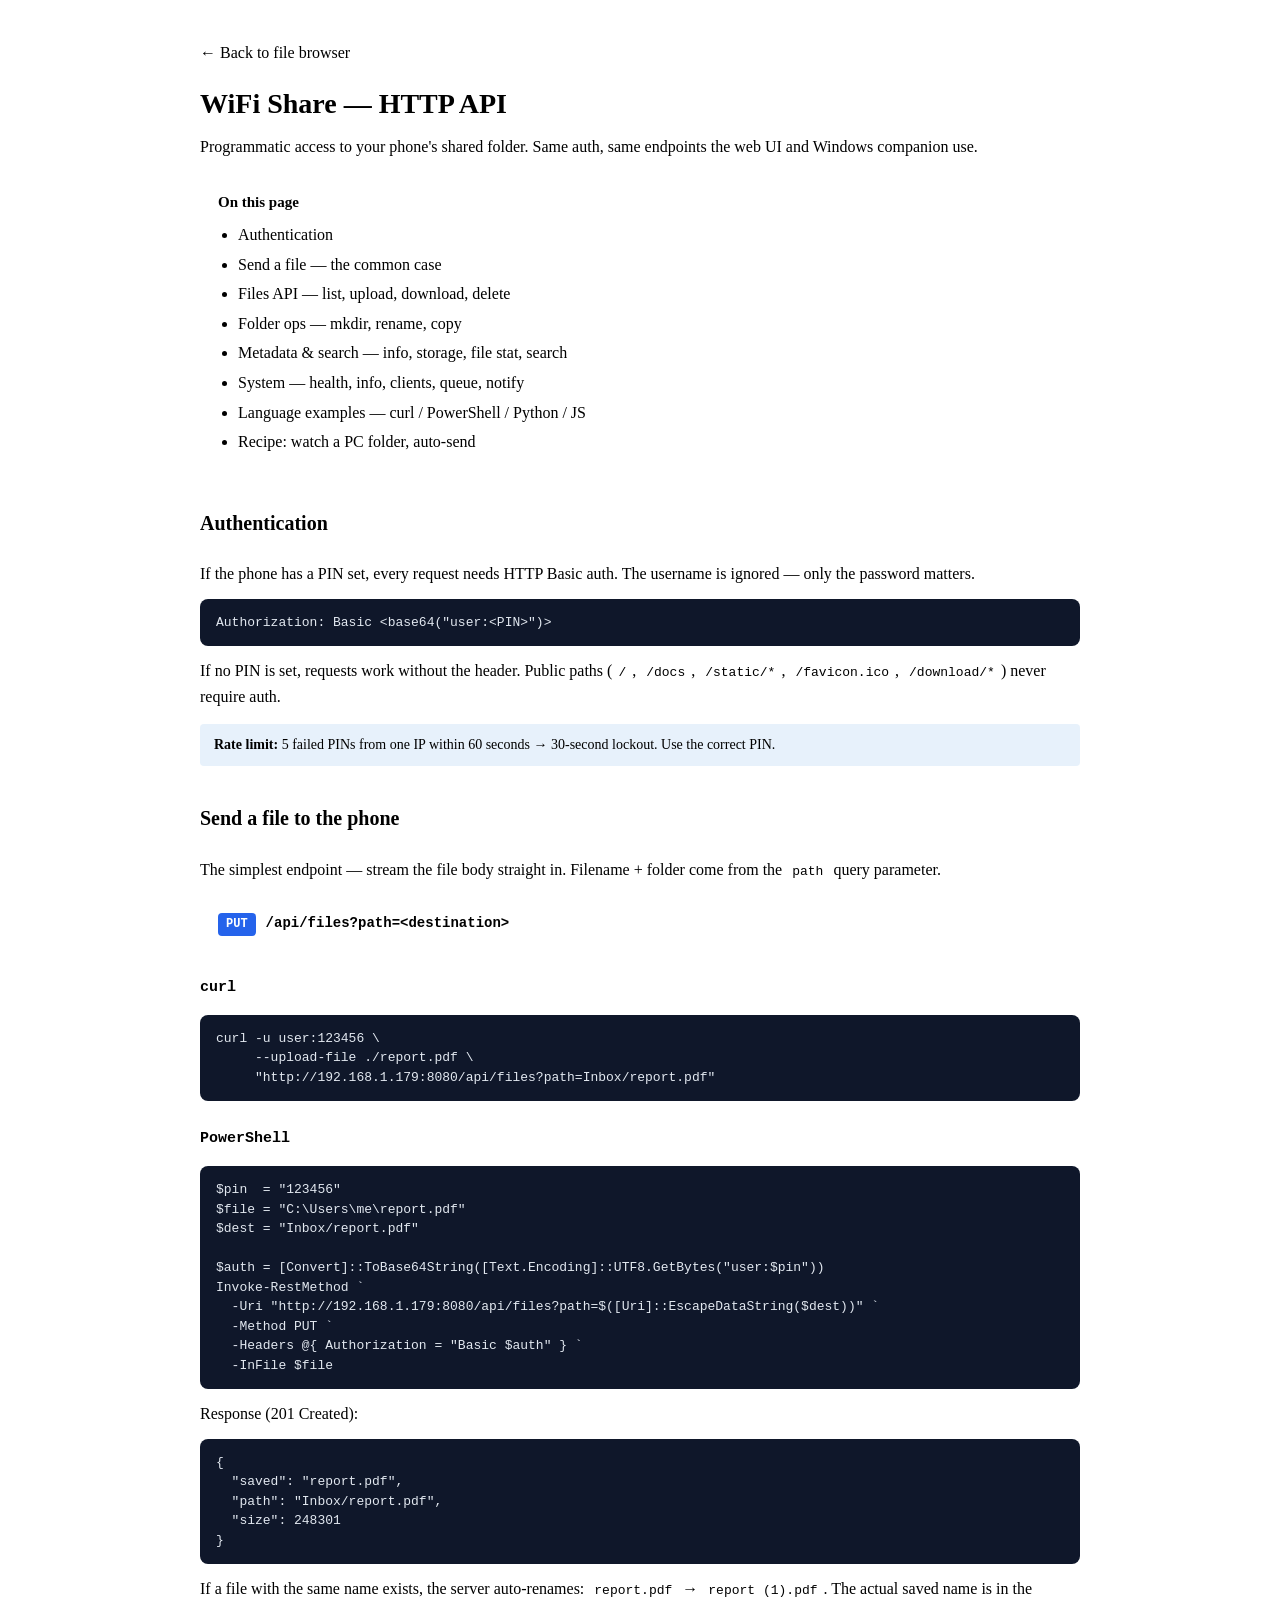
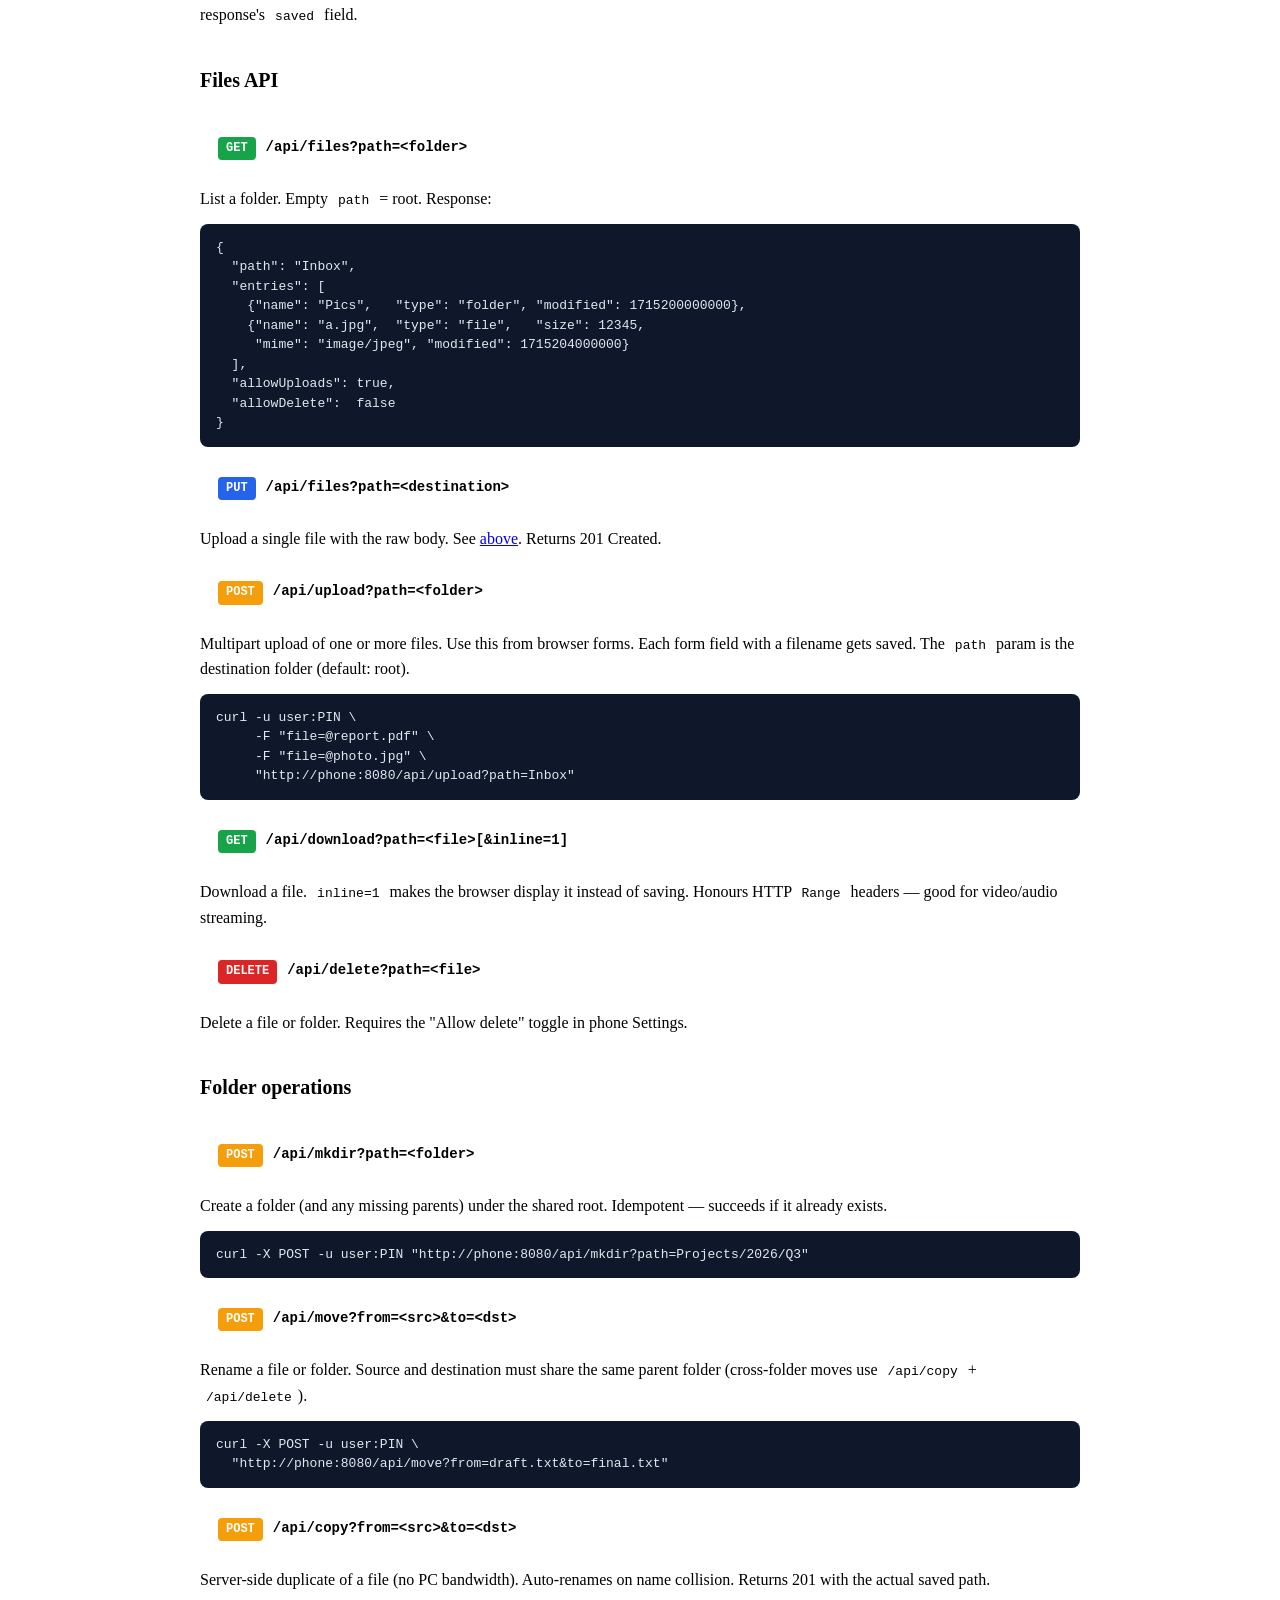
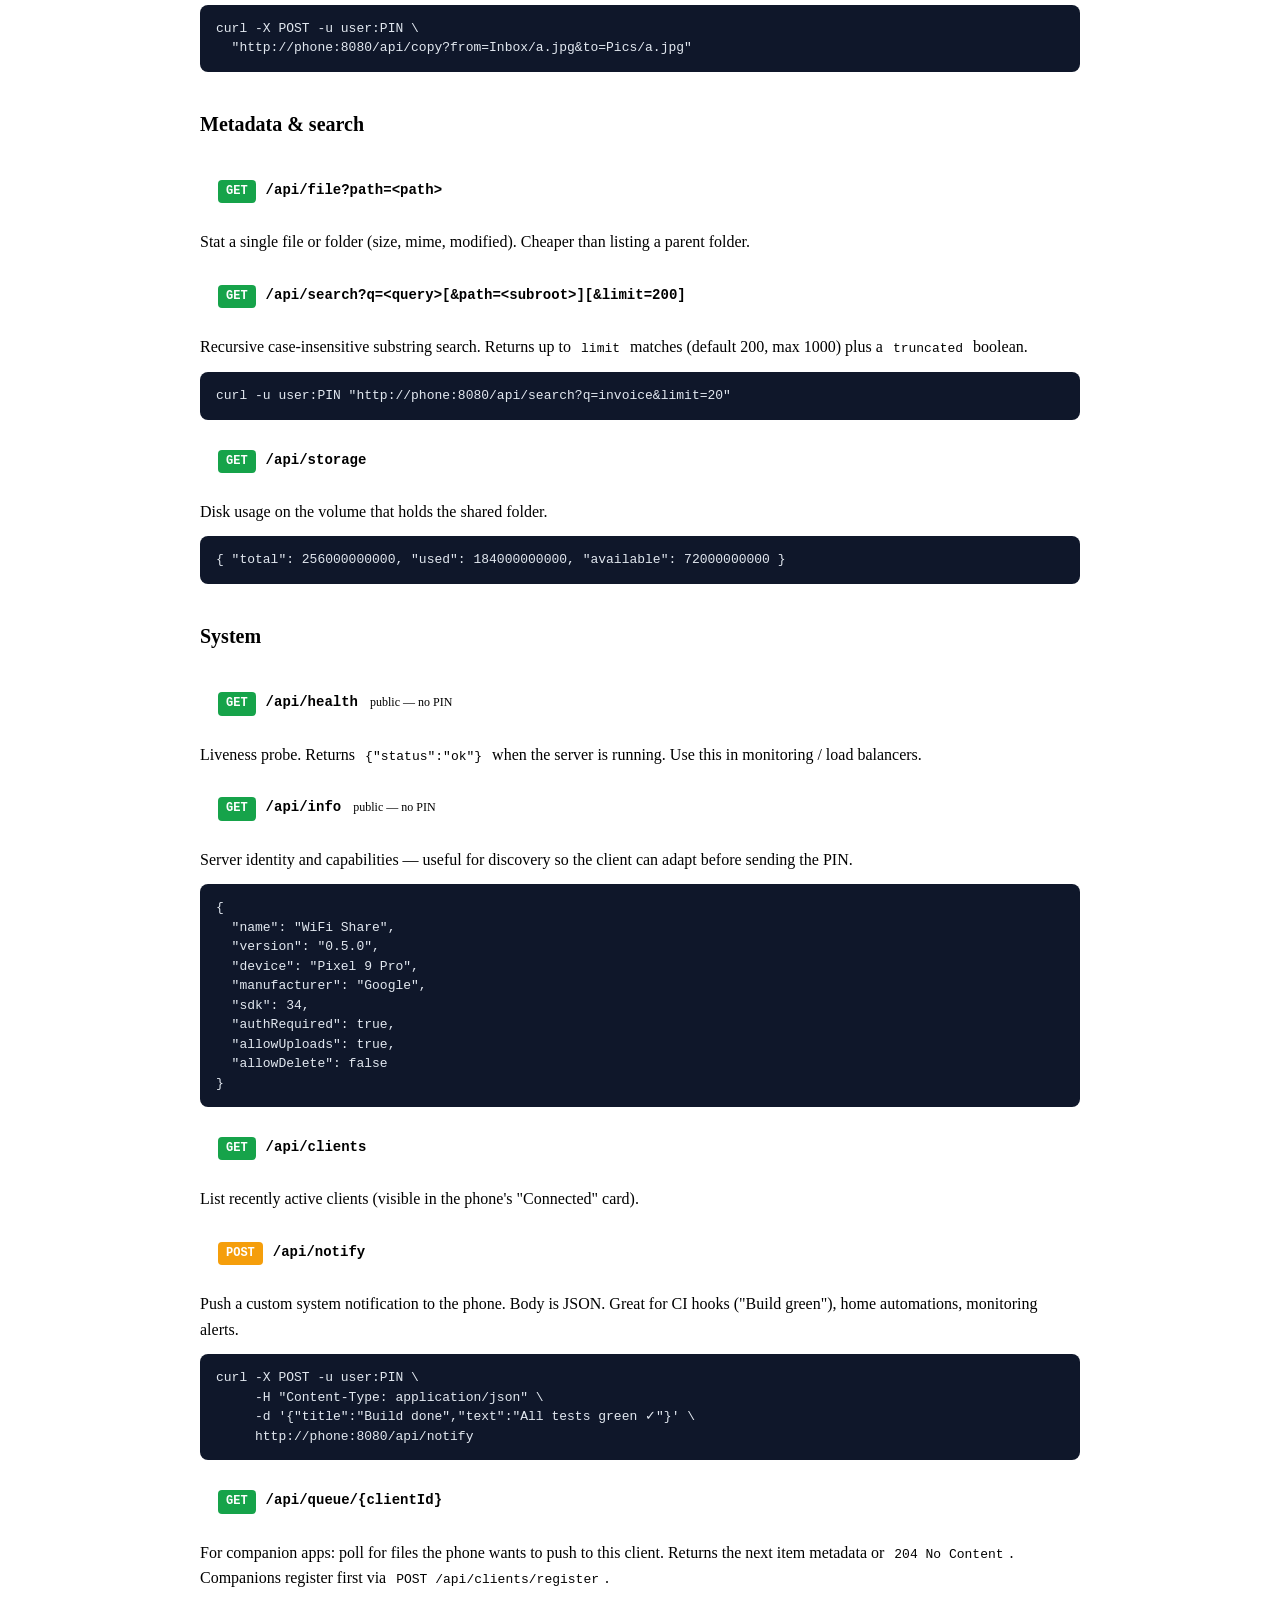
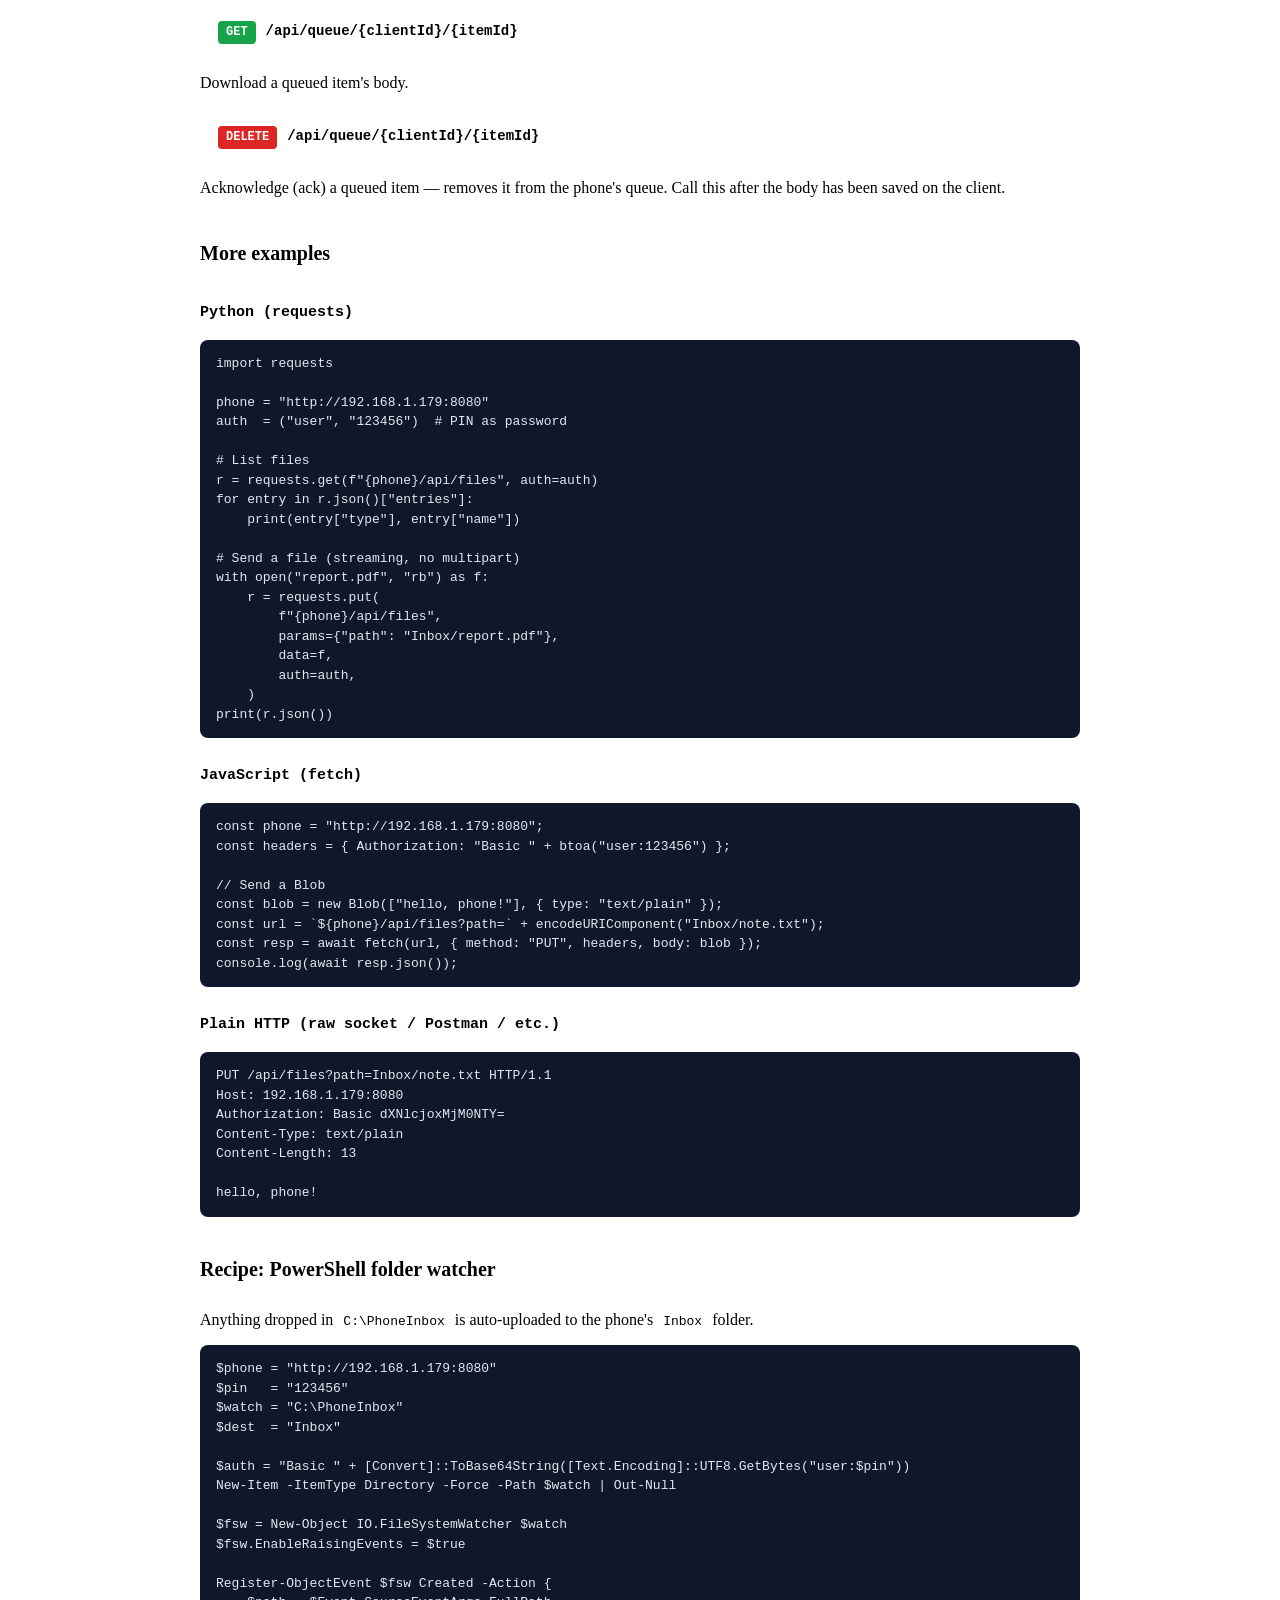
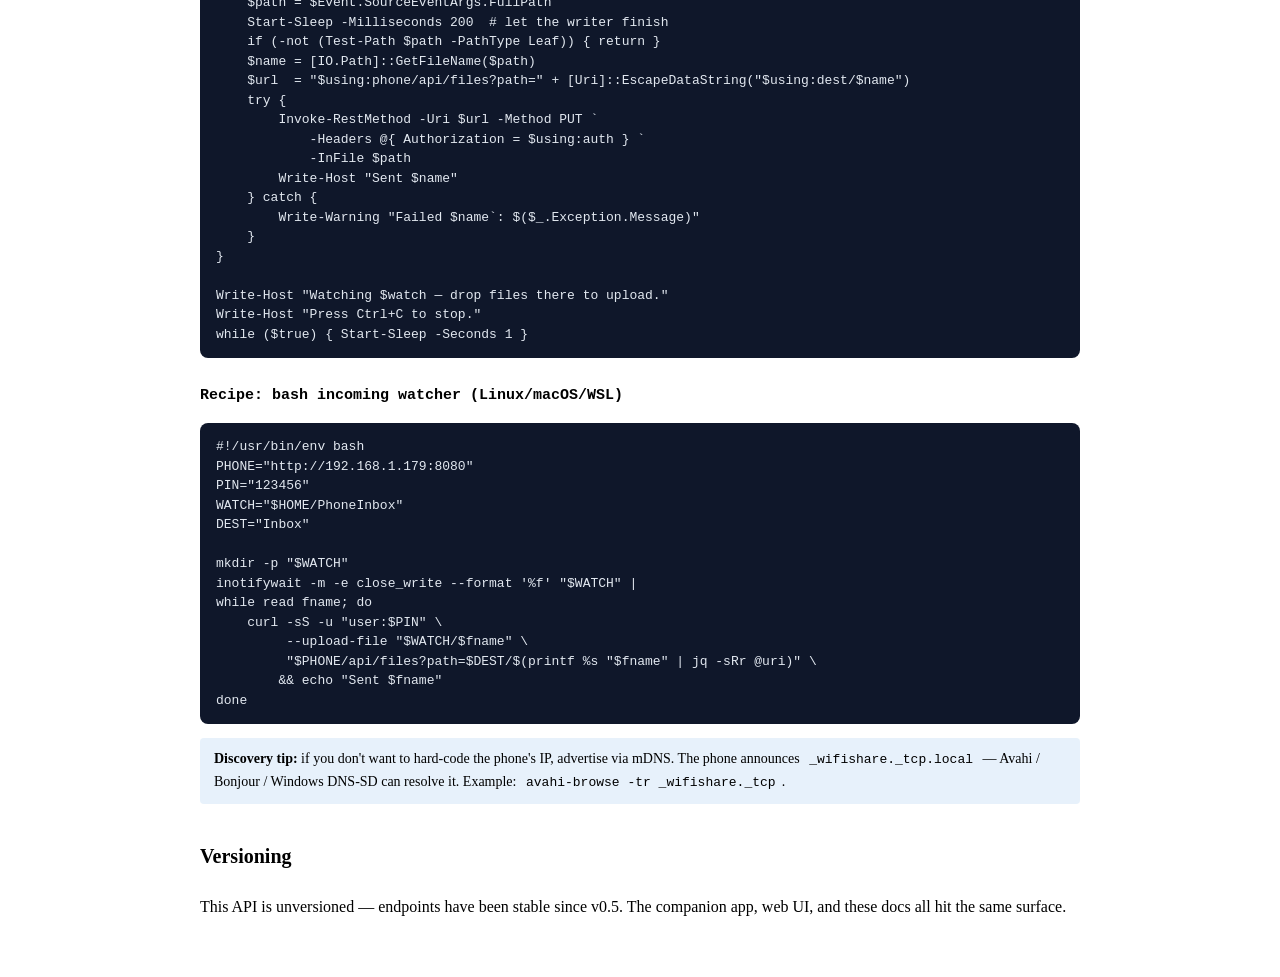
==== app/src/main/assets/web/docs.html @ 938432d4 "build OK 2026-05-13 11:30 Co-Authored-By: Claude Opus 4.7 (1M context) <noreply@anthropic.com>" ====
<!DOCTYPE html>
<html lang="en">
<head>
<meta charset="UTF-8">
<meta name="viewport" content="width=device-width, initial-scale=1.0">
<title>WiFi Share — API</title>
<link rel="stylesheet" href="/static/style.css">
<style>
body { background: var(--bg); }
.docs {
    max-width: 880px;
    margin: 0 auto;
    padding: 32px 24px 64px;
    color: var(--text);
    line-height: 1.6;
}
.docs h1 { margin: 0 0 4px; font-size: 28px; color: var(--primary); }
.docs h2 { margin-top: 36px; font-size: 20px; border-bottom: 1px solid var(--border); padding-bottom: 6px; }
.docs h3 { margin-top: 26px; font-size: 15px; color: var(--primary); font-family: ui-monospace, monospace; }
.docs p { margin: 8px 0; }
.docs ul { padding-left: 22px; }
.docs li { margin: 4px 0; }
.docs code {
    background: var(--surface);
    padding: 2px 6px;
    border-radius: 4px;
    font-family: ui-monospace, SFMono-Regular, Consolas, monospace;
    font-size: 13px;
    border: 1px solid var(--border);
}
.docs pre {
    background: #0f172a;
    color: #e2e8f0;
    padding: 14px 16px;
    border-radius: 8px;
    overflow-x: auto;
    font-size: 13px;
    line-height: 1.5;
    margin: 12px 0;
}
.docs pre code { background: transparent; border: none; color: inherit; padding: 0; }
.method {
    display: inline-block;
    padding: 2px 8px;
    border-radius: 4px;
    font-family: ui-monospace, monospace;
    font-size: 12px;
    font-weight: 700;
    color: white;
    margin-right: 6px;
}
.method-get { background: #16a34a; }
.method-put { background: #2563eb; }
.method-post { background: #f59e0b; }
.method-delete { background: #dc2626; }
.endpoint {
    background: var(--surface);
    border: 1px solid var(--border);
    border-radius: 8px;
    padding: 14px 18px;
    margin: 12px 0;
}
.endpoint-title {
    font-family: ui-monospace, monospace;
    font-size: 14px;
    font-weight: 600;
}
.note {
    background: rgba(25, 118, 210, 0.1);
    border-left: 3px solid var(--primary);
    padding: 10px 14px;
    border-radius: 4px;
    margin: 14px 0;
    font-size: 14px;
}
.note strong { color: var(--primary); }
.toc {
    background: var(--surface);
    border: 1px solid var(--border);
    border-radius: 8px;
    padding: 12px 18px;
    margin: 18px 0;
}
.toc h3 { margin: 0 0 8px; font-family: inherit; color: var(--text); }
.toc ul { margin: 0; padding-left: 20px; }
.toc a { color: var(--primary); text-decoration: none; }
.toc a:hover { text-decoration: underline; }
.back-link {
    display: inline-block;
    margin-bottom: 16px;
    color: var(--primary);
    text-decoration: none;
}
.back-link:hover { text-decoration: underline; }
</style>
</head>
<body>
<div class="docs">
    <a href="/" class="back-link">← Back to file browser</a>
    <h1>WiFi Share — HTTP API</h1>
    <p class="muted">Programmatic access to your phone's shared folder. Same auth, same endpoints the web UI and Windows companion use.</p>

    <div class="toc">
        <h3>On this page</h3>
        <ul>
            <li><a href="#auth">Authentication</a></li>
            <li><a href="#send-file">Send a file</a> — the common case</li>
            <li><a href="#files-api">Files API</a> — list, upload, download, delete</li>
            <li><a href="#folders-api">Folder ops</a> — mkdir, rename, copy</li>
            <li><a href="#meta-api">Metadata & search</a> — info, storage, file stat, search</li>
            <li><a href="#system-api">System</a> — health, info, clients, queue, notify</li>
            <li><a href="#examples">Language examples</a> — curl / PowerShell / Python / JS</li>
            <li><a href="#watch-folder">Recipe: watch a PC folder, auto-send</a></li>
        </ul>
    </div>

    <h2 id="auth">Authentication</h2>
    <p>If the phone has a PIN set, every request needs HTTP Basic auth. The username is ignored — only the password matters.</p>
    <pre><code>Authorization: Basic &lt;base64("user:&lt;PIN&gt;")&gt;</code></pre>
    <p>If no PIN is set, requests work without the header. Public paths (<code>/</code>, <code>/docs</code>, <code>/static/*</code>, <code>/favicon.ico</code>, <code>/download/*</code>) never require auth.</p>
    <div class="note">
        <strong>Rate limit:</strong> 5 failed PINs from one IP within 60 seconds → 30-second lockout. Use the correct PIN.
    </div>

    <h2 id="send-file">Send a file to the phone</h2>
    <p>The simplest endpoint — stream the file body straight in. Filename + folder come from the <code>path</code> query parameter.</p>

    <div class="endpoint">
        <span class="method method-put">PUT</span>
        <span class="endpoint-title">/api/files?path=&lt;destination&gt;</span>
    </div>

    <h3>curl</h3>
    <pre><code>curl -u user:123456 \
     --upload-file ./report.pdf \
     "http://192.168.1.179:8080/api/files?path=Inbox/report.pdf"</code></pre>

    <h3>PowerShell</h3>
    <pre><code>$pin  = "123456"
$file = "C:\Users\me\report.pdf"
$dest = "Inbox/report.pdf"

$auth = [Convert]::ToBase64String([Text.Encoding]::UTF8.GetBytes("user:$pin"))
Invoke-RestMethod `
  -Uri "http://192.168.1.179:8080/api/files?path=$([Uri]::EscapeDataString($dest))" `
  -Method PUT `
  -Headers @{ Authorization = "Basic $auth" } `
  -InFile $file</code></pre>

    <p>Response (201 Created):</p>
    <pre><code>{
  "saved": "report.pdf",
  "path": "Inbox/report.pdf",
  "size": 248301
}</code></pre>

    <p>If a file with the same name exists, the server auto-renames: <code>report.pdf</code> → <code>report (1).pdf</code>. The actual saved name is in the response's <code>saved</code> field.</p>

    <h2 id="files-api">Files API</h2>

    <div class="endpoint">
        <span class="method method-get">GET</span>
        <span class="endpoint-title">/api/files?path=&lt;folder&gt;</span>
    </div>
    <p>List a folder. Empty <code>path</code> = root. Response:</p>
    <pre><code>{
  "path": "Inbox",
  "entries": [
    {"name": "Pics",   "type": "folder", "modified": 1715200000000},
    {"name": "a.jpg",  "type": "file",   "size": 12345,
     "mime": "image/jpeg", "modified": 1715204000000}
  ],
  "allowUploads": true,
  "allowDelete":  false
}</code></pre>

    <div class="endpoint">
        <span class="method method-put">PUT</span>
        <span class="endpoint-title">/api/files?path=&lt;destination&gt;</span>
    </div>
    <p>Upload a single file with the raw body. See <a href="#send-file">above</a>. Returns 201 Created.</p>

    <div class="endpoint">
        <span class="method method-post">POST</span>
        <span class="endpoint-title">/api/upload?path=&lt;folder&gt;</span>
    </div>
    <p>Multipart upload of one or more files. Use this from browser forms. Each form field with a filename gets saved. The <code>path</code> param is the destination folder (default: root).</p>
    <pre><code>curl -u user:PIN \
     -F "file=@report.pdf" \
     -F "file=@photo.jpg" \
     "http://phone:8080/api/upload?path=Inbox"</code></pre>

    <div class="endpoint">
        <span class="method method-get">GET</span>
        <span class="endpoint-title">/api/download?path=&lt;file&gt;[&amp;inline=1]</span>
    </div>
    <p>Download a file. <code>inline=1</code> makes the browser display it instead of saving. Honours HTTP <code>Range</code> headers — good for video/audio streaming.</p>

    <div class="endpoint">
        <span class="method method-delete">DELETE</span>
        <span class="endpoint-title">/api/delete?path=&lt;file&gt;</span>
    </div>
    <p>Delete a file or folder. Requires the "Allow delete" toggle in phone Settings.</p>

    <h2 id="folders-api">Folder operations</h2>

    <div class="endpoint">
        <span class="method method-post">POST</span>
        <span class="endpoint-title">/api/mkdir?path=&lt;folder&gt;</span>
    </div>
    <p>Create a folder (and any missing parents) under the shared root. Idempotent — succeeds if it already exists.</p>
    <pre><code>curl -X POST -u user:PIN "http://phone:8080/api/mkdir?path=Projects/2026/Q3"</code></pre>

    <div class="endpoint">
        <span class="method method-post">POST</span>
        <span class="endpoint-title">/api/move?from=&lt;src&gt;&amp;to=&lt;dst&gt;</span>
    </div>
    <p>Rename a file or folder. Source and destination must share the same parent folder (cross-folder moves use <code>/api/copy</code> + <code>/api/delete</code>).</p>
    <pre><code>curl -X POST -u user:PIN \
  "http://phone:8080/api/move?from=draft.txt&amp;to=final.txt"</code></pre>

    <div class="endpoint">
        <span class="method method-post">POST</span>
        <span class="endpoint-title">/api/copy?from=&lt;src&gt;&amp;to=&lt;dst&gt;</span>
    </div>
    <p>Server-side duplicate of a file (no PC bandwidth). Auto-renames on name collision. Returns 201 with the actual saved path.</p>
    <pre><code>curl -X POST -u user:PIN \
  "http://phone:8080/api/copy?from=Inbox/a.jpg&amp;to=Pics/a.jpg"</code></pre>

    <h2 id="meta-api">Metadata &amp; search</h2>

    <div class="endpoint">
        <span class="method method-get">GET</span>
        <span class="endpoint-title">/api/file?path=&lt;path&gt;</span>
    </div>
    <p>Stat a single file or folder (size, mime, modified). Cheaper than listing a parent folder.</p>

    <div class="endpoint">
        <span class="method method-get">GET</span>
        <span class="endpoint-title">/api/search?q=&lt;query&gt;[&amp;path=&lt;subroot&gt;][&amp;limit=200]</span>
    </div>
    <p>Recursive case-insensitive substring search. Returns up to <code>limit</code> matches (default 200, max 1000) plus a <code>truncated</code> boolean.</p>
    <pre><code>curl -u user:PIN "http://phone:8080/api/search?q=invoice&amp;limit=20"</code></pre>

    <div class="endpoint">
        <span class="method method-get">GET</span>
        <span class="endpoint-title">/api/storage</span>
    </div>
    <p>Disk usage on the volume that holds the shared folder.</p>
    <pre><code>{ "total": 256000000000, "used": 184000000000, "available": 72000000000 }</code></pre>

    <h2 id="system-api">System</h2>

    <div class="endpoint">
        <span class="method method-get">GET</span>
        <span class="endpoint-title">/api/health</span>
        <span class="muted" style="margin-left:8px;font-size:12px;">public — no PIN</span>
    </div>
    <p>Liveness probe. Returns <code>{"status":"ok"}</code> when the server is running. Use this in monitoring / load balancers.</p>

    <div class="endpoint">
        <span class="method method-get">GET</span>
        <span class="endpoint-title">/api/info</span>
        <span class="muted" style="margin-left:8px;font-size:12px;">public — no PIN</span>
    </div>
    <p>Server identity and capabilities — useful for discovery so the client can adapt before sending the PIN.</p>
    <pre><code>{
  "name": "WiFi Share",
  "version": "0.5.0",
  "device": "Pixel 9 Pro",
  "manufacturer": "Google",
  "sdk": 34,
  "authRequired": true,
  "allowUploads": true,
  "allowDelete": false
}</code></pre>

    <div class="endpoint">
        <span class="method method-get">GET</span>
        <span class="endpoint-title">/api/clients</span>
    </div>
    <p>List recently active clients (visible in the phone's "Connected" card).</p>

    <div class="endpoint">
        <span class="method method-post">POST</span>
        <span class="endpoint-title">/api/notify</span>
    </div>
    <p>Push a custom system notification to the phone. Body is JSON. Great for CI hooks ("Build green"), home automations, monitoring alerts.</p>
    <pre><code>curl -X POST -u user:PIN \
     -H "Content-Type: application/json" \
     -d '{"title":"Build done","text":"All tests green ✓"}' \
     http://phone:8080/api/notify</code></pre>

    <div class="endpoint">
        <span class="method method-get">GET</span>
        <span class="endpoint-title">/api/queue/{clientId}</span>
    </div>
    <p>For companion apps: poll for files the phone wants to push to this client. Returns the next item metadata or <code>204 No Content</code>. Companions register first via <code>POST /api/clients/register</code>.</p>

    <div class="endpoint">
        <span class="method method-get">GET</span>
        <span class="endpoint-title">/api/queue/{clientId}/{itemId}</span>
    </div>
    <p>Download a queued item's body.</p>

    <div class="endpoint">
        <span class="method method-delete">DELETE</span>
        <span class="endpoint-title">/api/queue/{clientId}/{itemId}</span>
    </div>
    <p>Acknowledge (ack) a queued item — removes it from the phone's queue. Call this after the body has been saved on the client.</p>

    <h2 id="examples">More examples</h2>

    <h3>Python (requests)</h3>
    <pre><code>import requests

phone = "http://192.168.1.179:8080"
auth  = ("user", "123456")  # PIN as password

# List files
r = requests.get(f"{phone}/api/files", auth=auth)
for entry in r.json()["entries"]:
    print(entry["type"], entry["name"])

# Send a file (streaming, no multipart)
with open("report.pdf", "rb") as f:
    r = requests.put(
        f"{phone}/api/files",
        params={"path": "Inbox/report.pdf"},
        data=f,
        auth=auth,
    )
print(r.json())</code></pre>

    <h3>JavaScript (fetch)</h3>
    <pre><code>const phone = "http://192.168.1.179:8080";
const headers = { Authorization: "Basic " + btoa("user:123456") };

// Send a Blob
const blob = new Blob(["hello, phone!"], { type: "text/plain" });
const url = `${phone}/api/files?path=` + encodeURIComponent("Inbox/note.txt");
const resp = await fetch(url, { method: "PUT", headers, body: blob });
console.log(await resp.json());</code></pre>

    <h3>Plain HTTP (raw socket / Postman / etc.)</h3>
    <pre><code>PUT /api/files?path=Inbox/note.txt HTTP/1.1
Host: 192.168.1.179:8080
Authorization: Basic dXNlcjoxMjM0NTY=
Content-Type: text/plain
Content-Length: 13

hello, phone!</code></pre>

    <h2 id="watch-folder">Recipe: PowerShell folder watcher</h2>
    <p>Anything dropped in <code>C:\PhoneInbox</code> is auto-uploaded to the phone's <code>Inbox</code> folder.</p>
    <pre><code>$phone = "http://192.168.1.179:8080"
$pin   = "123456"
$watch = "C:\PhoneInbox"
$dest  = "Inbox"

$auth = "Basic " + [Convert]::ToBase64String([Text.Encoding]::UTF8.GetBytes("user:$pin"))
New-Item -ItemType Directory -Force -Path $watch | Out-Null

$fsw = New-Object IO.FileSystemWatcher $watch
$fsw.EnableRaisingEvents = $true

Register-ObjectEvent $fsw Created -Action {
    $path = $Event.SourceEventArgs.FullPath
    Start-Sleep -Milliseconds 200  # let the writer finish
    if (-not (Test-Path $path -PathType Leaf)) { return }
    $name = [IO.Path]::GetFileName($path)
    $url  = "$using:phone/api/files?path=" + [Uri]::EscapeDataString("$using:dest/$name")
    try {
        Invoke-RestMethod -Uri $url -Method PUT `
            -Headers @{ Authorization = $using:auth } `
            -InFile $path
        Write-Host "Sent $name"
    } catch {
        Write-Warning "Failed $name`: $($_.Exception.Message)"
    }
}

Write-Host "Watching $watch — drop files there to upload."
Write-Host "Press Ctrl+C to stop."
while ($true) { Start-Sleep -Seconds 1 }</code></pre>

    <h3>Recipe: bash incoming watcher (Linux/macOS/WSL)</h3>
    <pre><code>#!/usr/bin/env bash
PHONE="http://192.168.1.179:8080"
PIN="123456"
WATCH="$HOME/PhoneInbox"
DEST="Inbox"

mkdir -p "$WATCH"
inotifywait -m -e close_write --format '%f' "$WATCH" |
while read fname; do
    curl -sS -u "user:$PIN" \
         --upload-file "$WATCH/$fname" \
         "$PHONE/api/files?path=$DEST/$(printf %s "$fname" | jq -sRr @uri)" \
        && echo "Sent $fname"
done</code></pre>

    <div class="note">
        <strong>Discovery tip:</strong> if you don't want to hard-code the phone's IP, advertise via mDNS. The phone announces
        <code>_wifishare._tcp.local</code> — Avahi / Bonjour / Windows DNS-SD can resolve it. Example:
        <code>avahi-browse -tr _wifishare._tcp</code>.
    </div>

    <h2>Versioning</h2>
    <p>This API is unversioned — endpoints have been stable since v0.5. The companion app, web UI, and these docs all hit the same surface.</p>
</div>
</body>
</html>
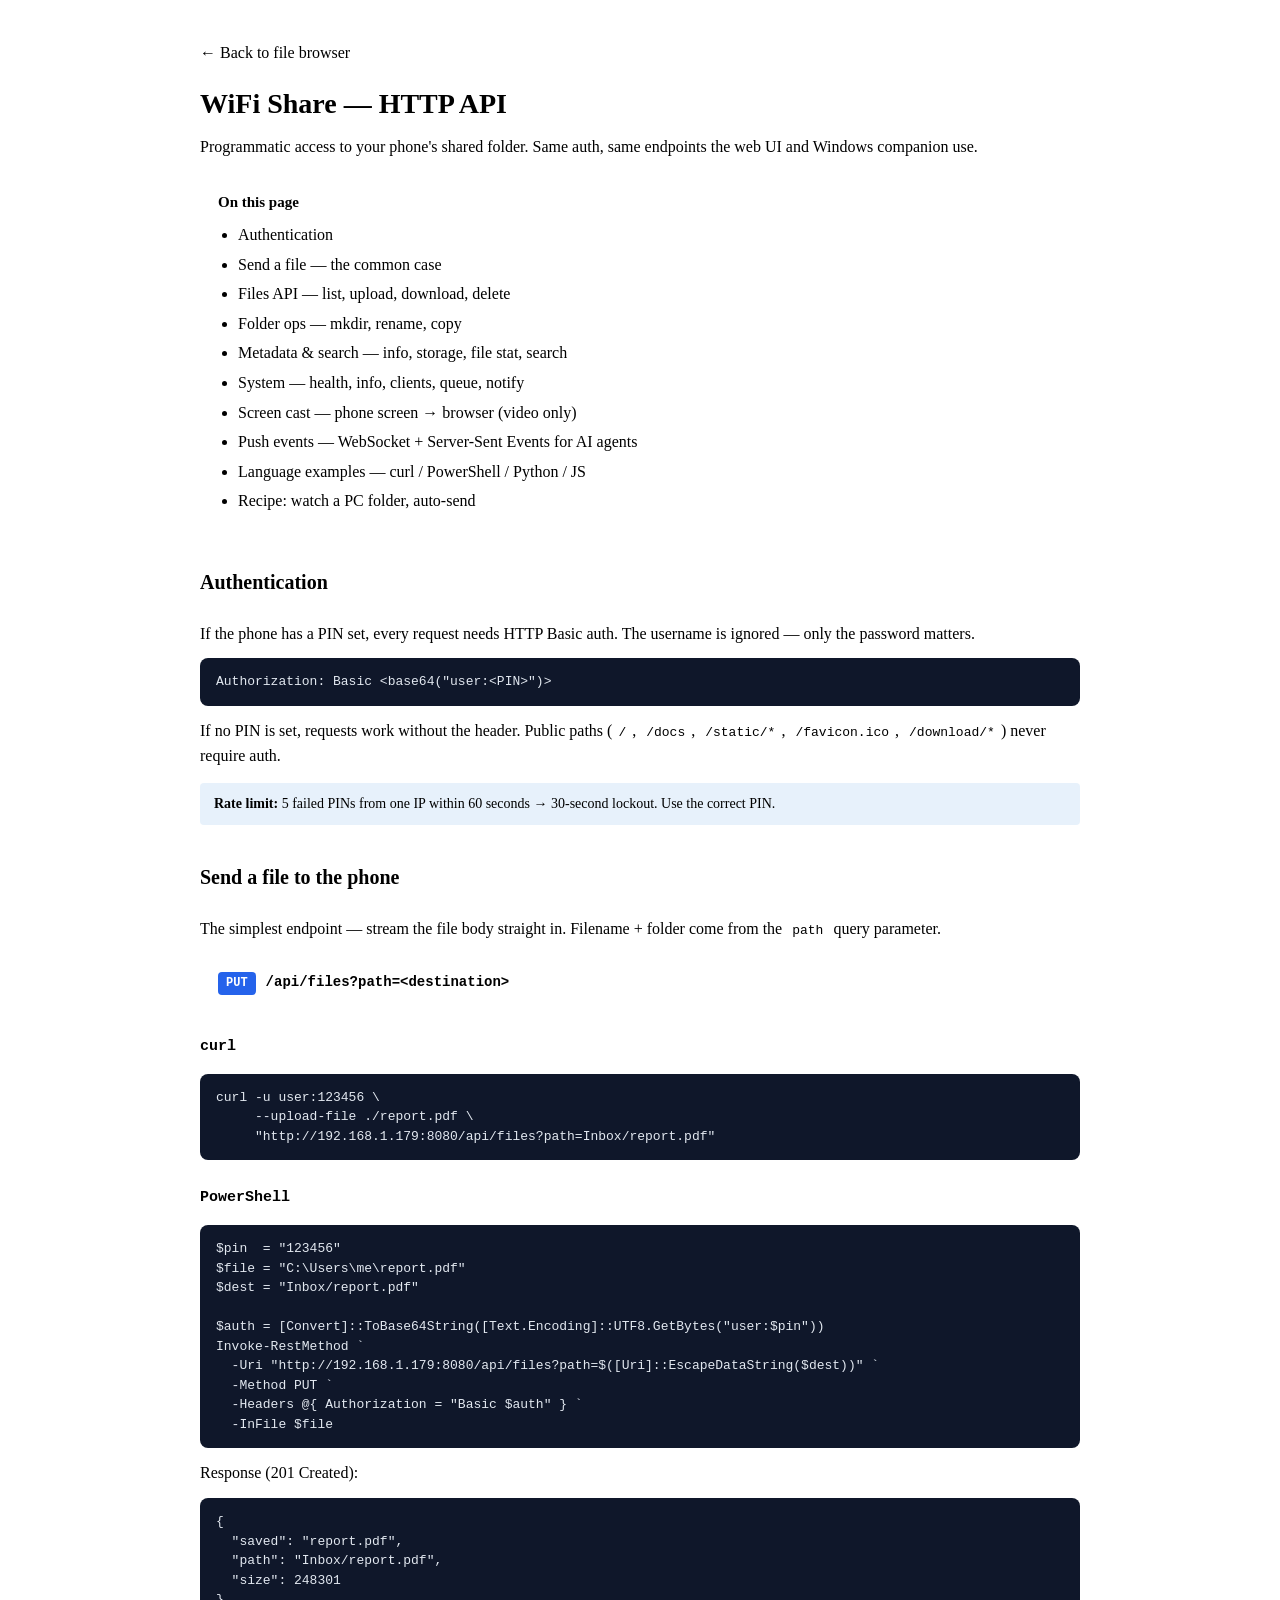
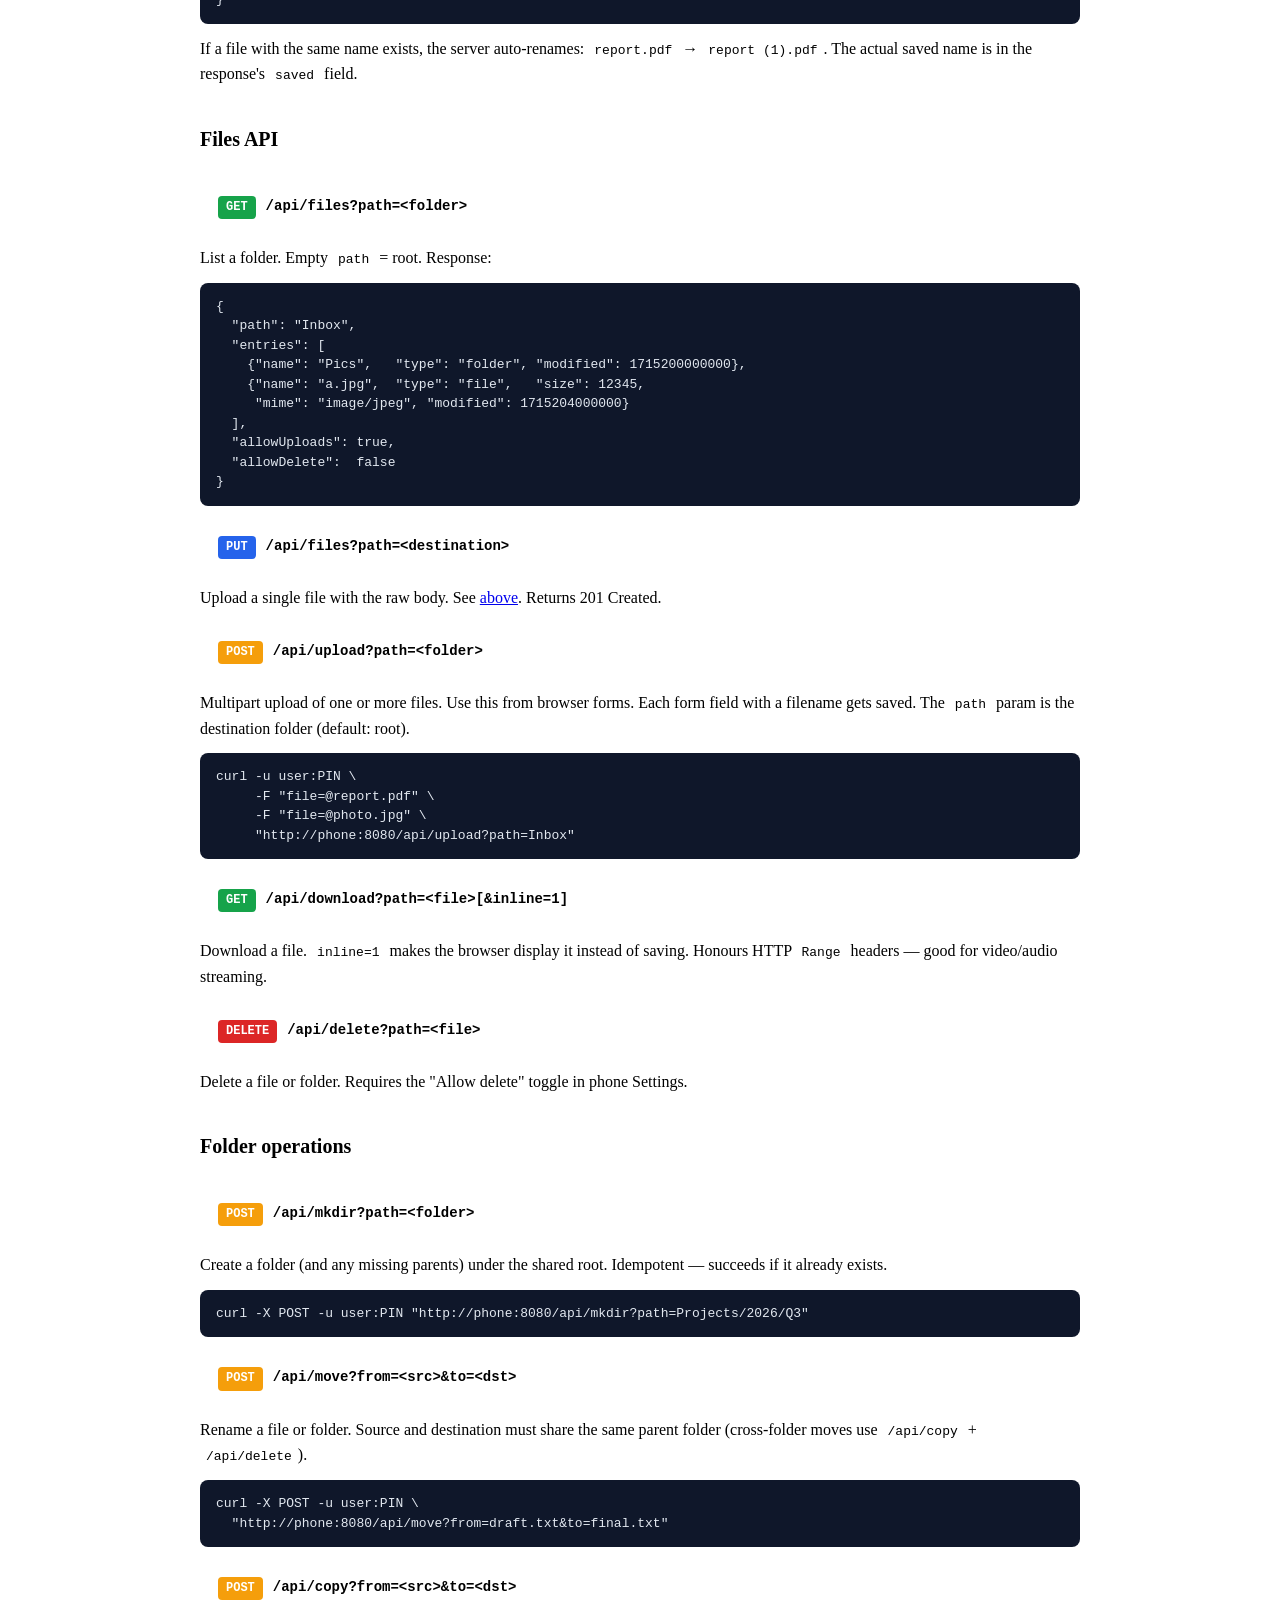
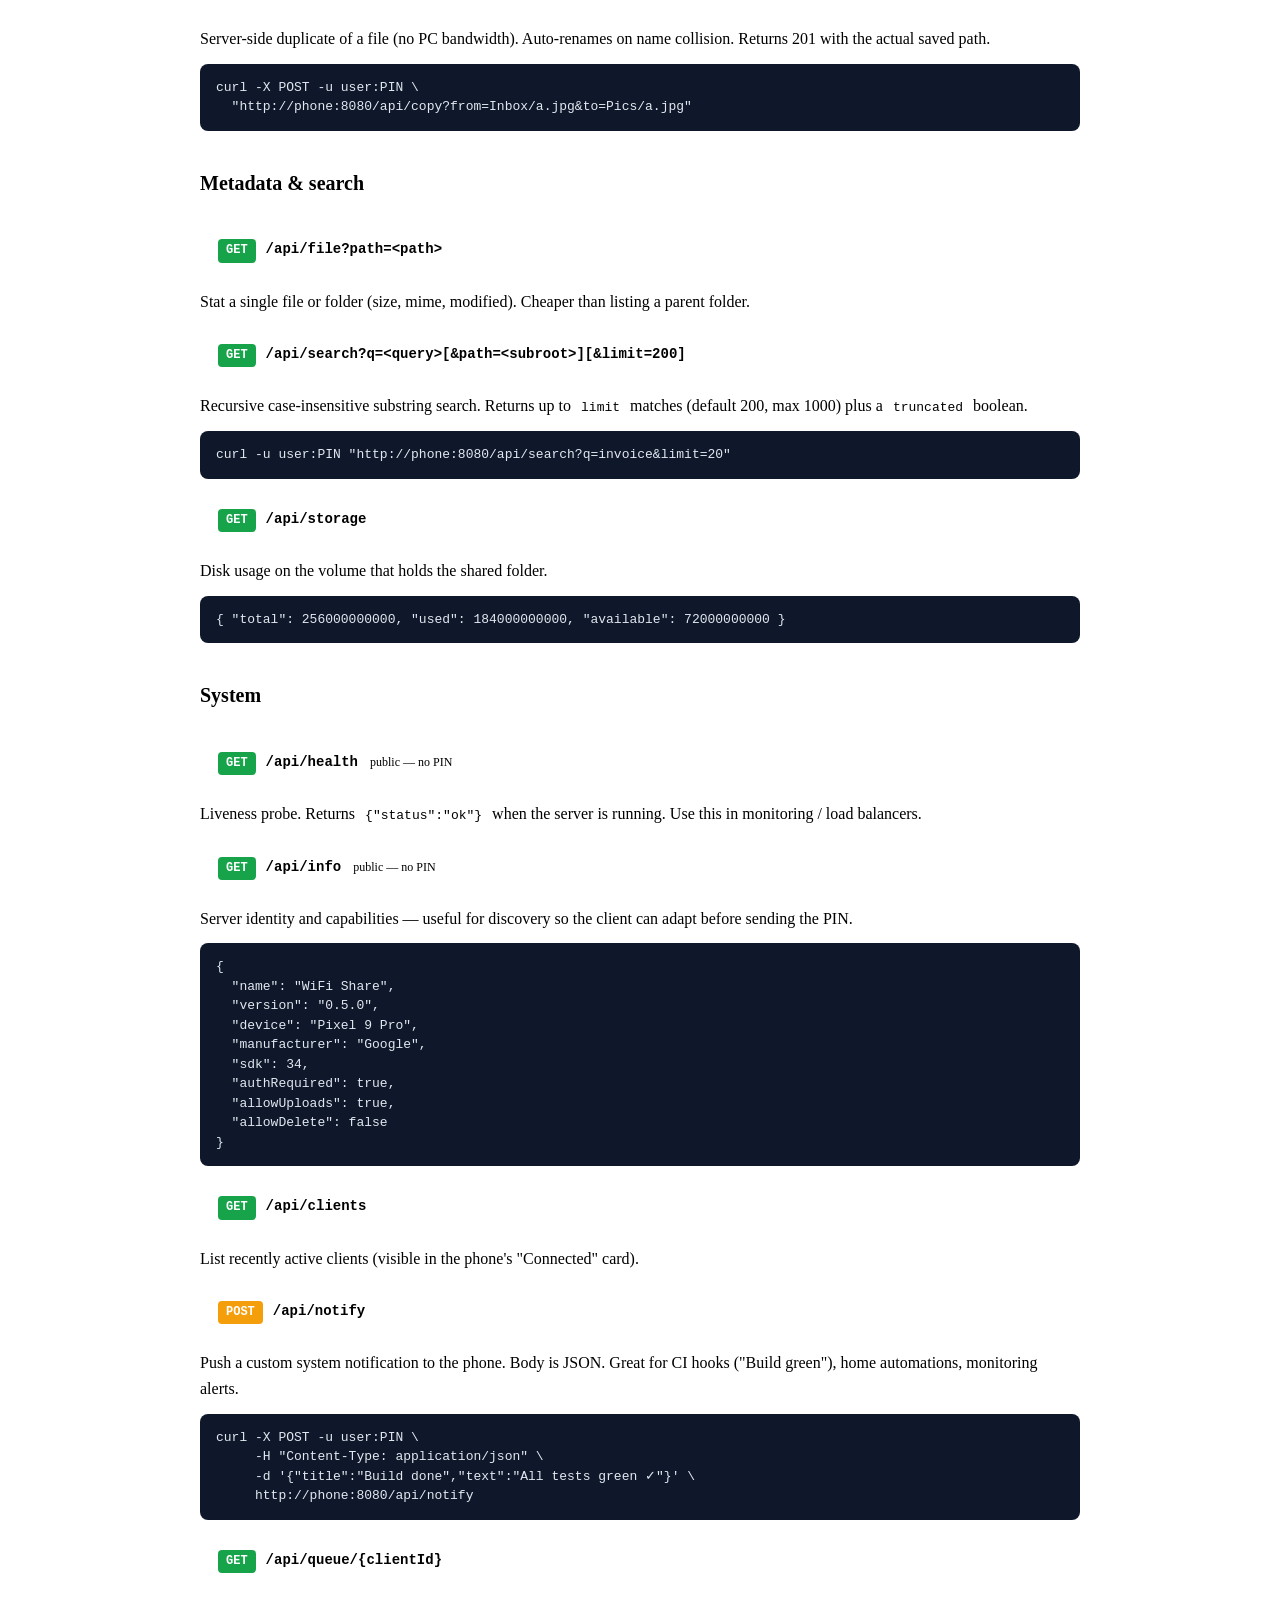
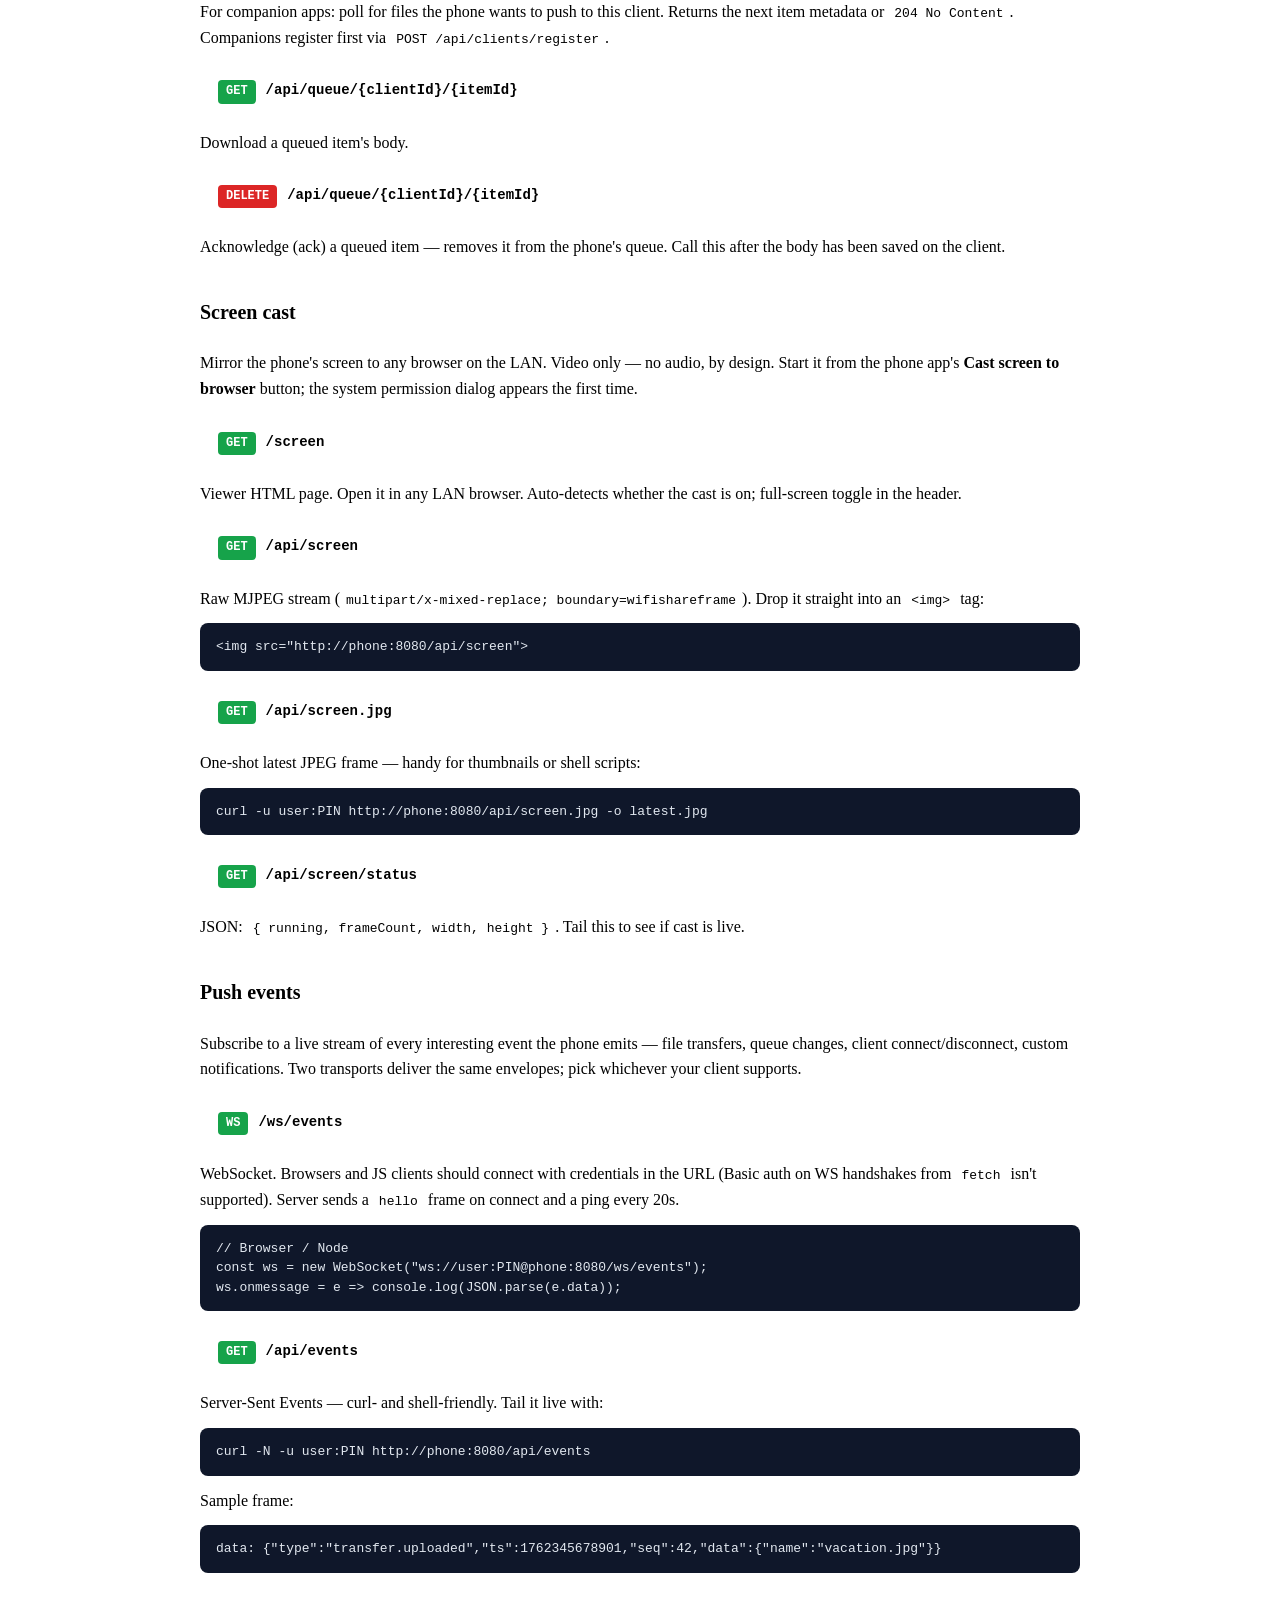
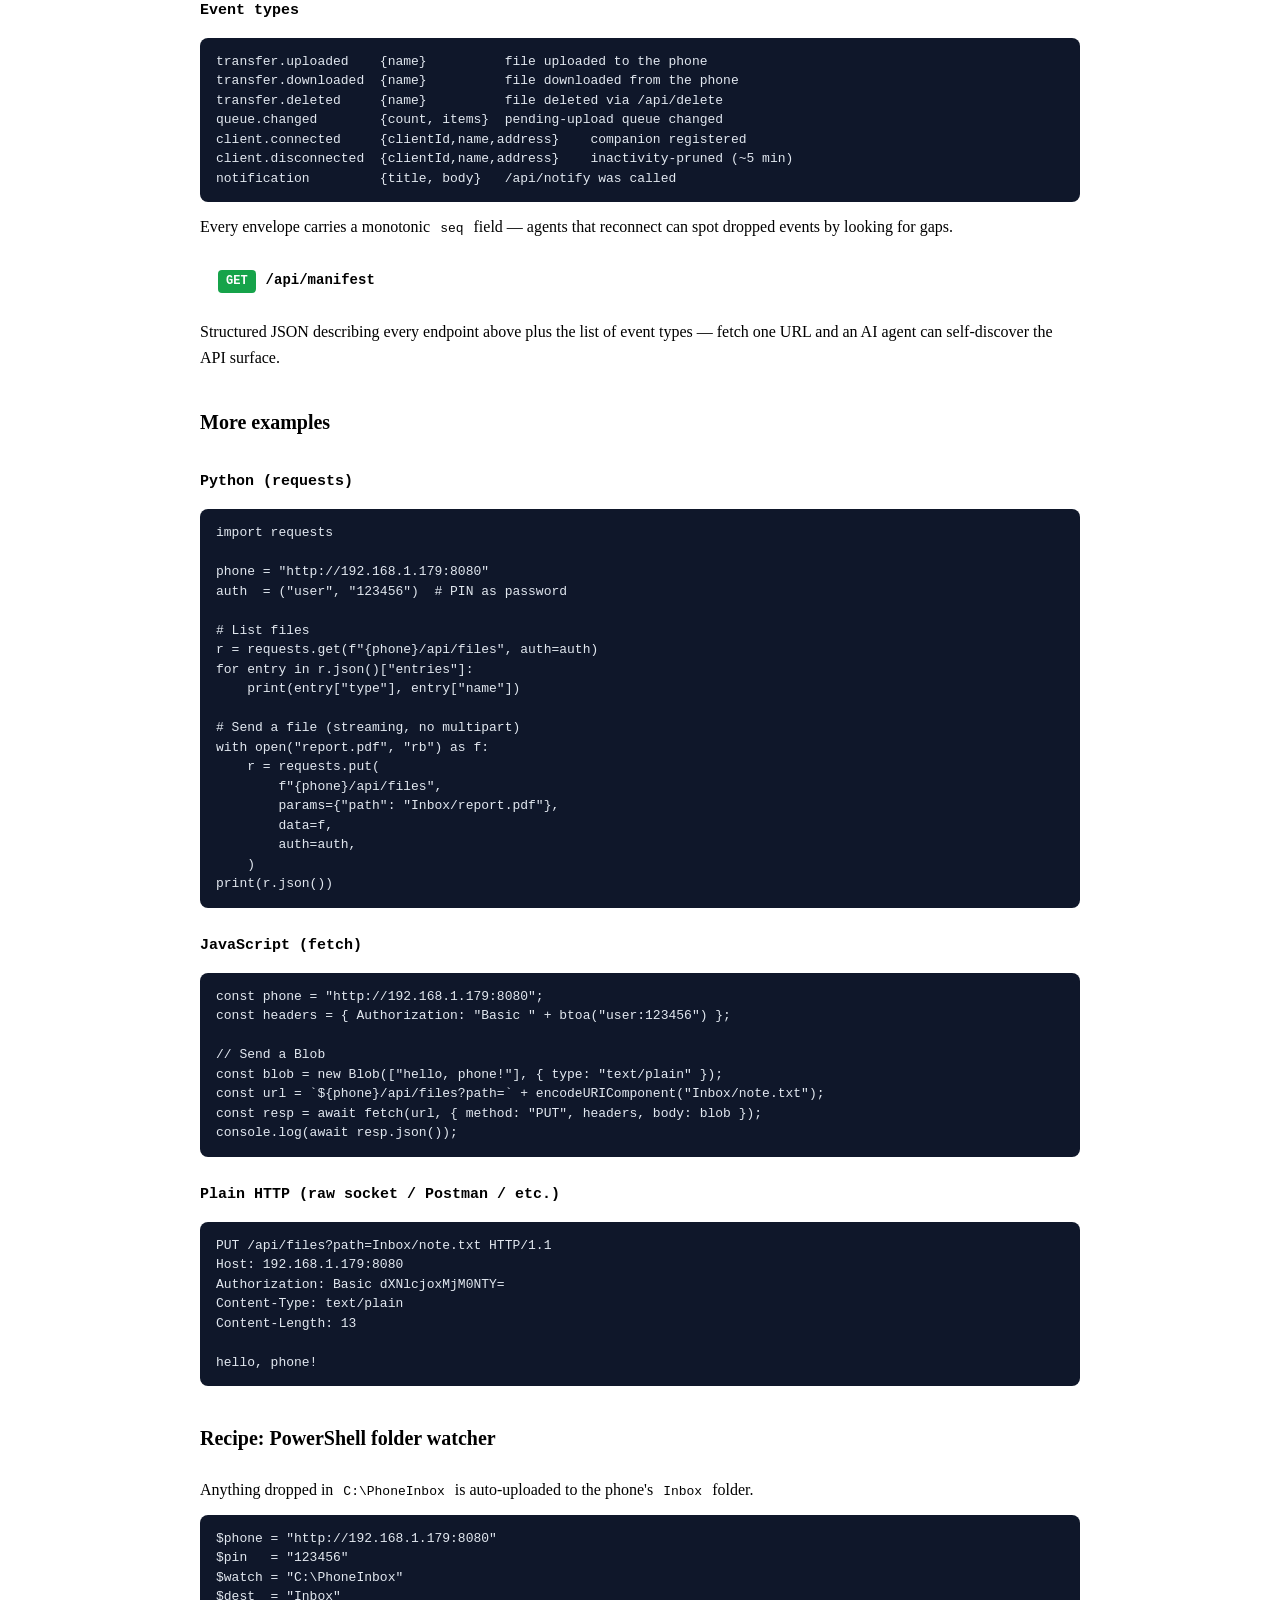
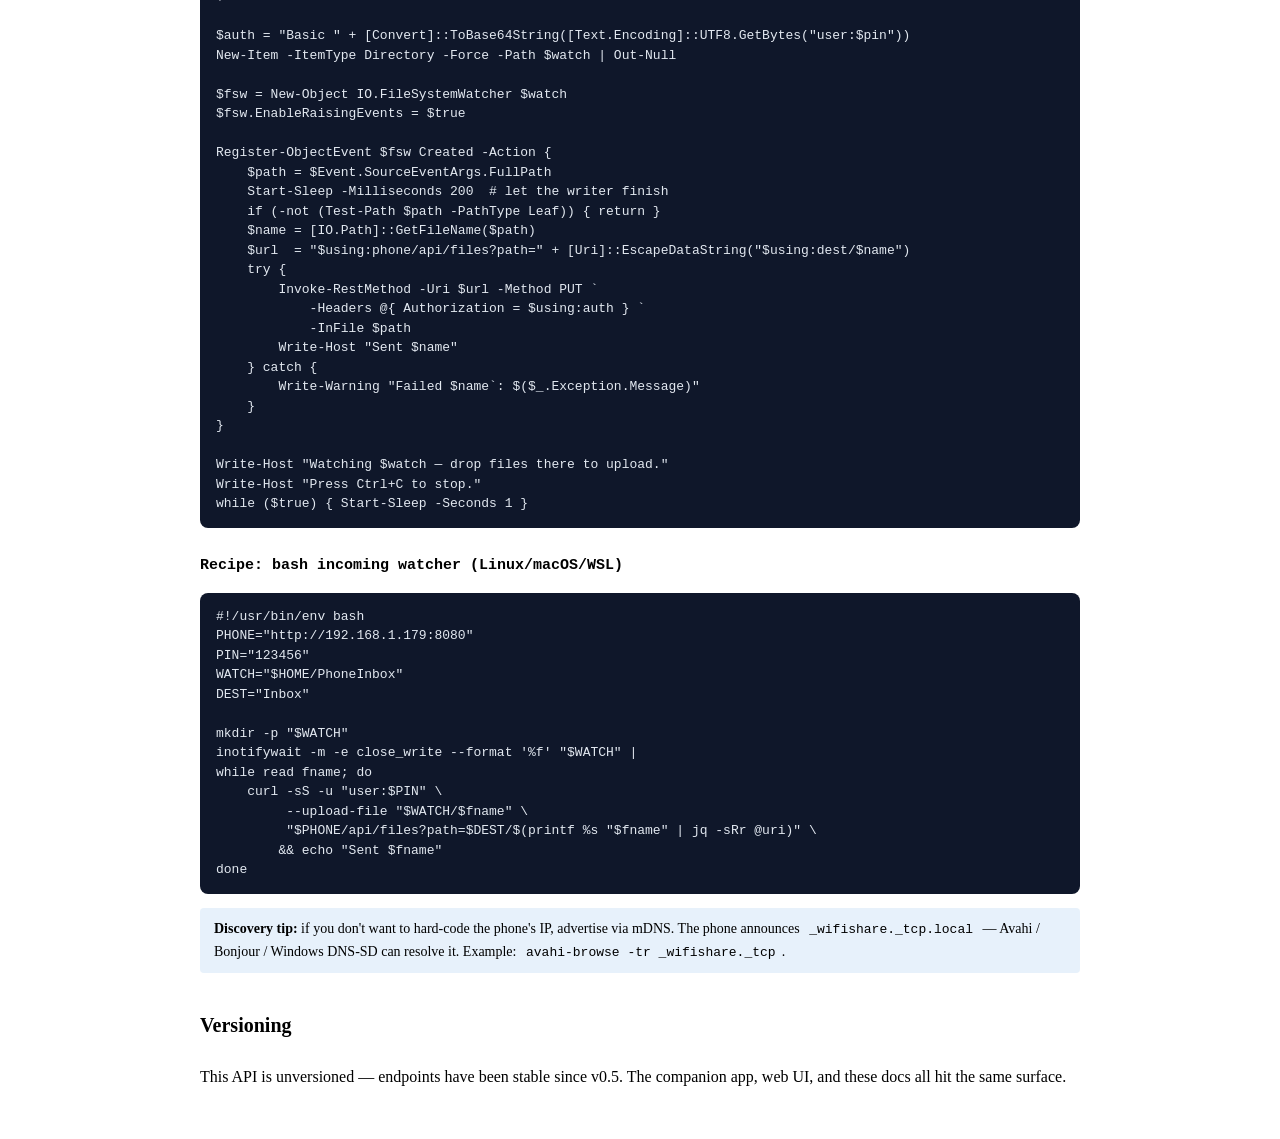
==== commit b6f57c3b: "build OK 2026-05-15 23:44 Co-Authored-By: Claude Opus 4.7 (1M context) <noreply@anthropic.com>" ====
--- a/app/src/main/assets/web/docs.html
+++ b/app/src/main/assets/web/docs.html
@@ -109,6 +109,8 @@
             <li><a href="#folders-api">Folder ops</a> — mkdir, rename, copy</li>
             <li><a href="#meta-api">Metadata & search</a> — info, storage, file stat, search</li>
             <li><a href="#system-api">System</a> — health, info, clients, queue, notify</li>
+            <li><a href="#screen-cast">Screen cast</a> — phone screen → browser (video only)</li>
+            <li><a href="#push-events">Push events</a> — WebSocket + Server-Sent Events for AI agents</li>
             <li><a href="#examples">Language examples</a> — curl / PowerShell / Python / JS</li>
             <li><a href="#watch-folder">Recipe: watch a PC folder, auto-send</a></li>
         </ul>
@@ -308,6 +310,72 @@
         <span class="endpoint-title">/api/queue/{clientId}/{itemId}</span>
     </div>
     <p>Acknowledge (ack) a queued item — removes it from the phone's queue. Call this after the body has been saved on the client.</p>
+
+    <h2 id="screen-cast">Screen cast</h2>
+    <p>Mirror the phone's screen to any browser on the LAN. Video only — no audio, by design. Start it from the phone app's <b>Cast screen to browser</b> button; the system permission dialog appears the first time.</p>
+
+    <div class="endpoint">
+        <span class="method method-get">GET</span>
+        <span class="endpoint-title">/screen</span>
+    </div>
+    <p>Viewer HTML page. Open it in any LAN browser. Auto-detects whether the cast is on; full-screen toggle in the header.</p>
+
+    <div class="endpoint">
+        <span class="method method-get">GET</span>
+        <span class="endpoint-title">/api/screen</span>
+    </div>
+    <p>Raw MJPEG stream (<code>multipart/x-mixed-replace; boundary=wifishareframe</code>). Drop it straight into an <code>&lt;img&gt;</code> tag:</p>
+    <pre><code>&lt;img src="http://phone:8080/api/screen"&gt;</code></pre>
+
+    <div class="endpoint">
+        <span class="method method-get">GET</span>
+        <span class="endpoint-title">/api/screen.jpg</span>
+    </div>
+    <p>One-shot latest JPEG frame — handy for thumbnails or shell scripts:</p>
+    <pre><code>curl -u user:PIN http://phone:8080/api/screen.jpg -o latest.jpg</code></pre>
+
+    <div class="endpoint">
+        <span class="method method-get">GET</span>
+        <span class="endpoint-title">/api/screen/status</span>
+    </div>
+    <p>JSON: <code>{ running, frameCount, width, height }</code>. Tail this to see if cast is live.</p>
+
+    <h2 id="push-events">Push events</h2>
+    <p>Subscribe to a live stream of every interesting event the phone emits — file transfers, queue changes, client connect/disconnect, custom notifications. Two transports deliver the same envelopes; pick whichever your client supports.</p>
+
+    <div class="endpoint">
+        <span class="method method-get">WS</span>
+        <span class="endpoint-title">/ws/events</span>
+    </div>
+    <p>WebSocket. Browsers and JS clients should connect with credentials in the URL (Basic auth on WS handshakes from <code>fetch</code> isn't supported). Server sends a <code>hello</code> frame on connect and a ping every 20s.</p>
+    <pre><code>// Browser / Node
+const ws = new WebSocket("ws://user:PIN@phone:8080/ws/events");
+ws.onmessage = e =&gt; console.log(JSON.parse(e.data));</code></pre>
+
+    <div class="endpoint">
+        <span class="method method-get">GET</span>
+        <span class="endpoint-title">/api/events</span>
+    </div>
+    <p>Server-Sent Events — curl- and shell-friendly. Tail it live with:</p>
+    <pre><code>curl -N -u user:PIN http://phone:8080/api/events</code></pre>
+    <p>Sample frame:</p>
+    <pre><code>data: {"type":"transfer.uploaded","ts":1762345678901,"seq":42,"data":{"name":"vacation.jpg"}}</code></pre>
+
+    <h3>Event types</h3>
+    <pre><code>transfer.uploaded    {name}          file uploaded to the phone
+transfer.downloaded  {name}          file downloaded from the phone
+transfer.deleted     {name}          file deleted via /api/delete
+queue.changed        {count, items}  pending-upload queue changed
+client.connected     {clientId,name,address}    companion registered
+client.disconnected  {clientId,name,address}    inactivity-pruned (~5 min)
+notification         {title, body}   /api/notify was called</code></pre>
+    <p>Every envelope carries a monotonic <code>seq</code> field — agents that reconnect can spot dropped events by looking for gaps.</p>
+
+    <div class="endpoint">
+        <span class="method method-get">GET</span>
+        <span class="endpoint-title">/api/manifest</span>
+    </div>
+    <p>Structured JSON describing every endpoint above plus the list of event types — fetch one URL and an AI agent can self-discover the API surface.</p>
 
     <h2 id="examples">More examples</h2>
 
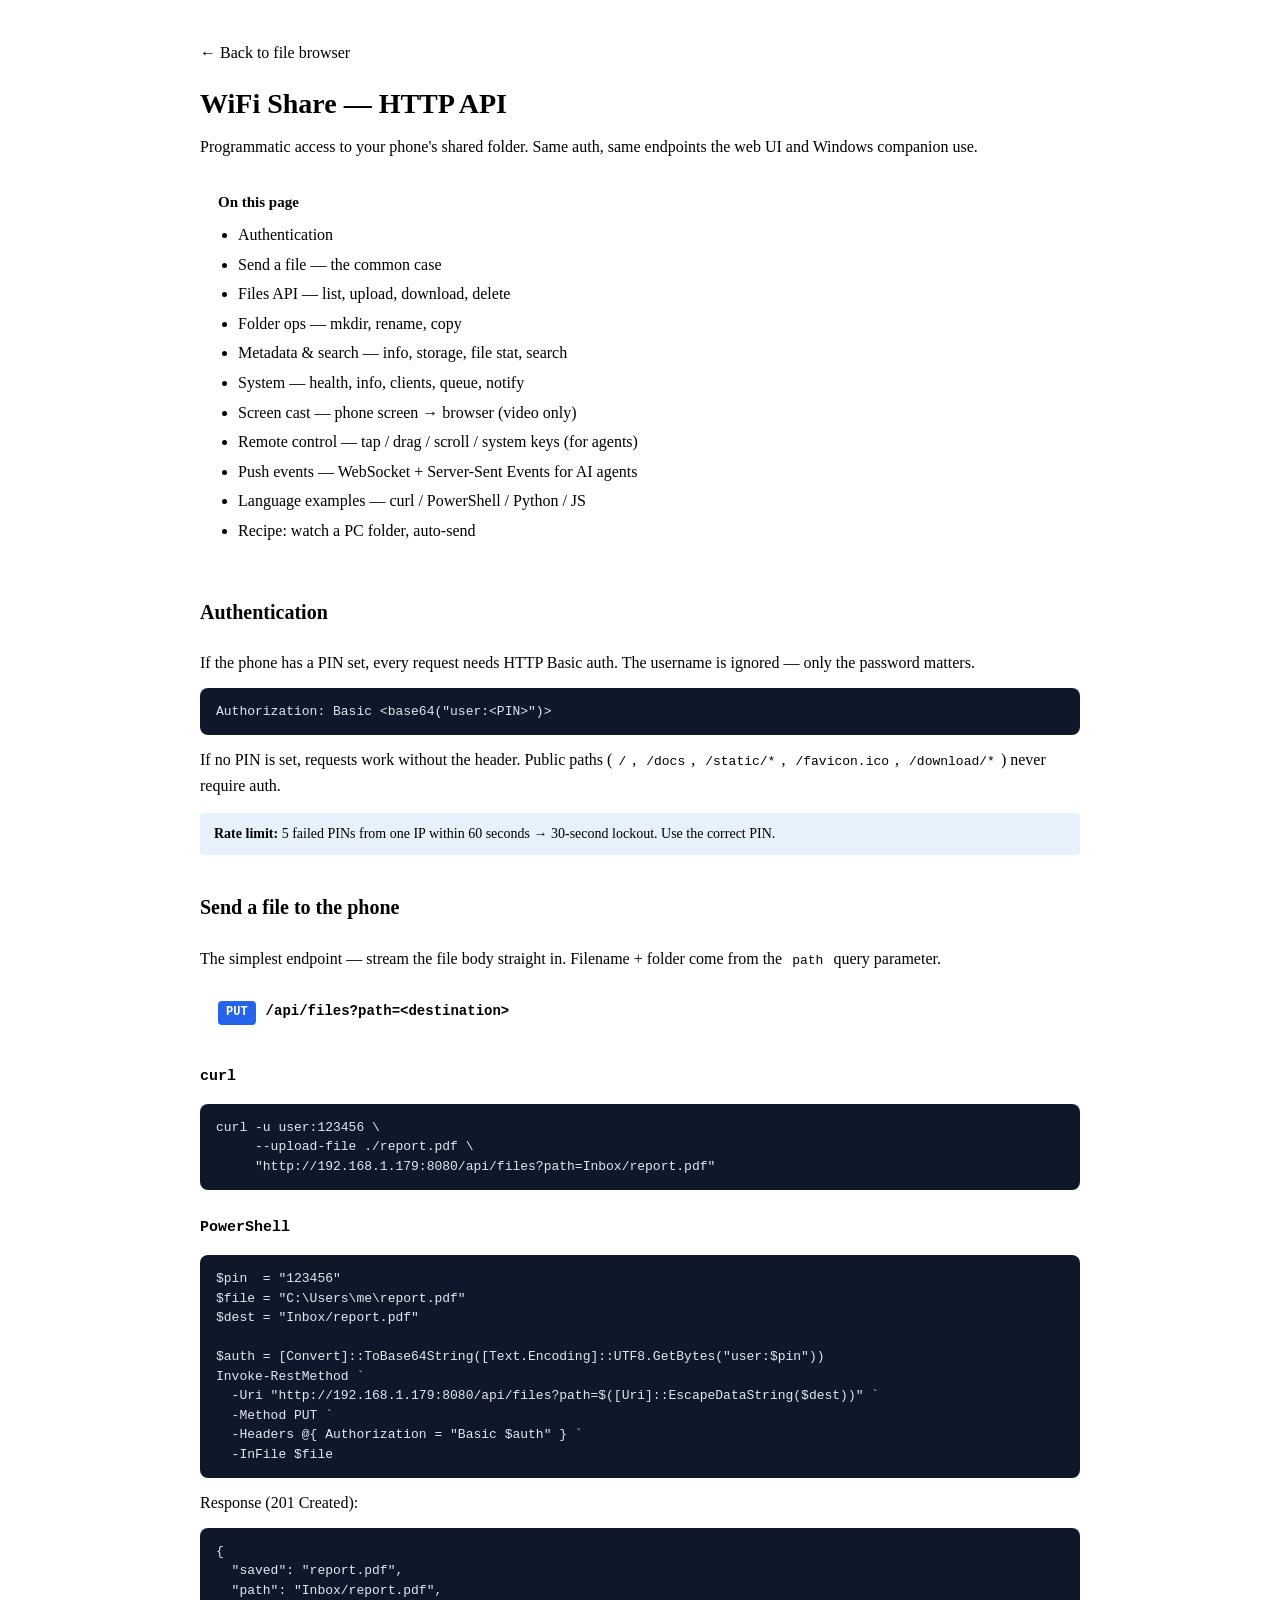
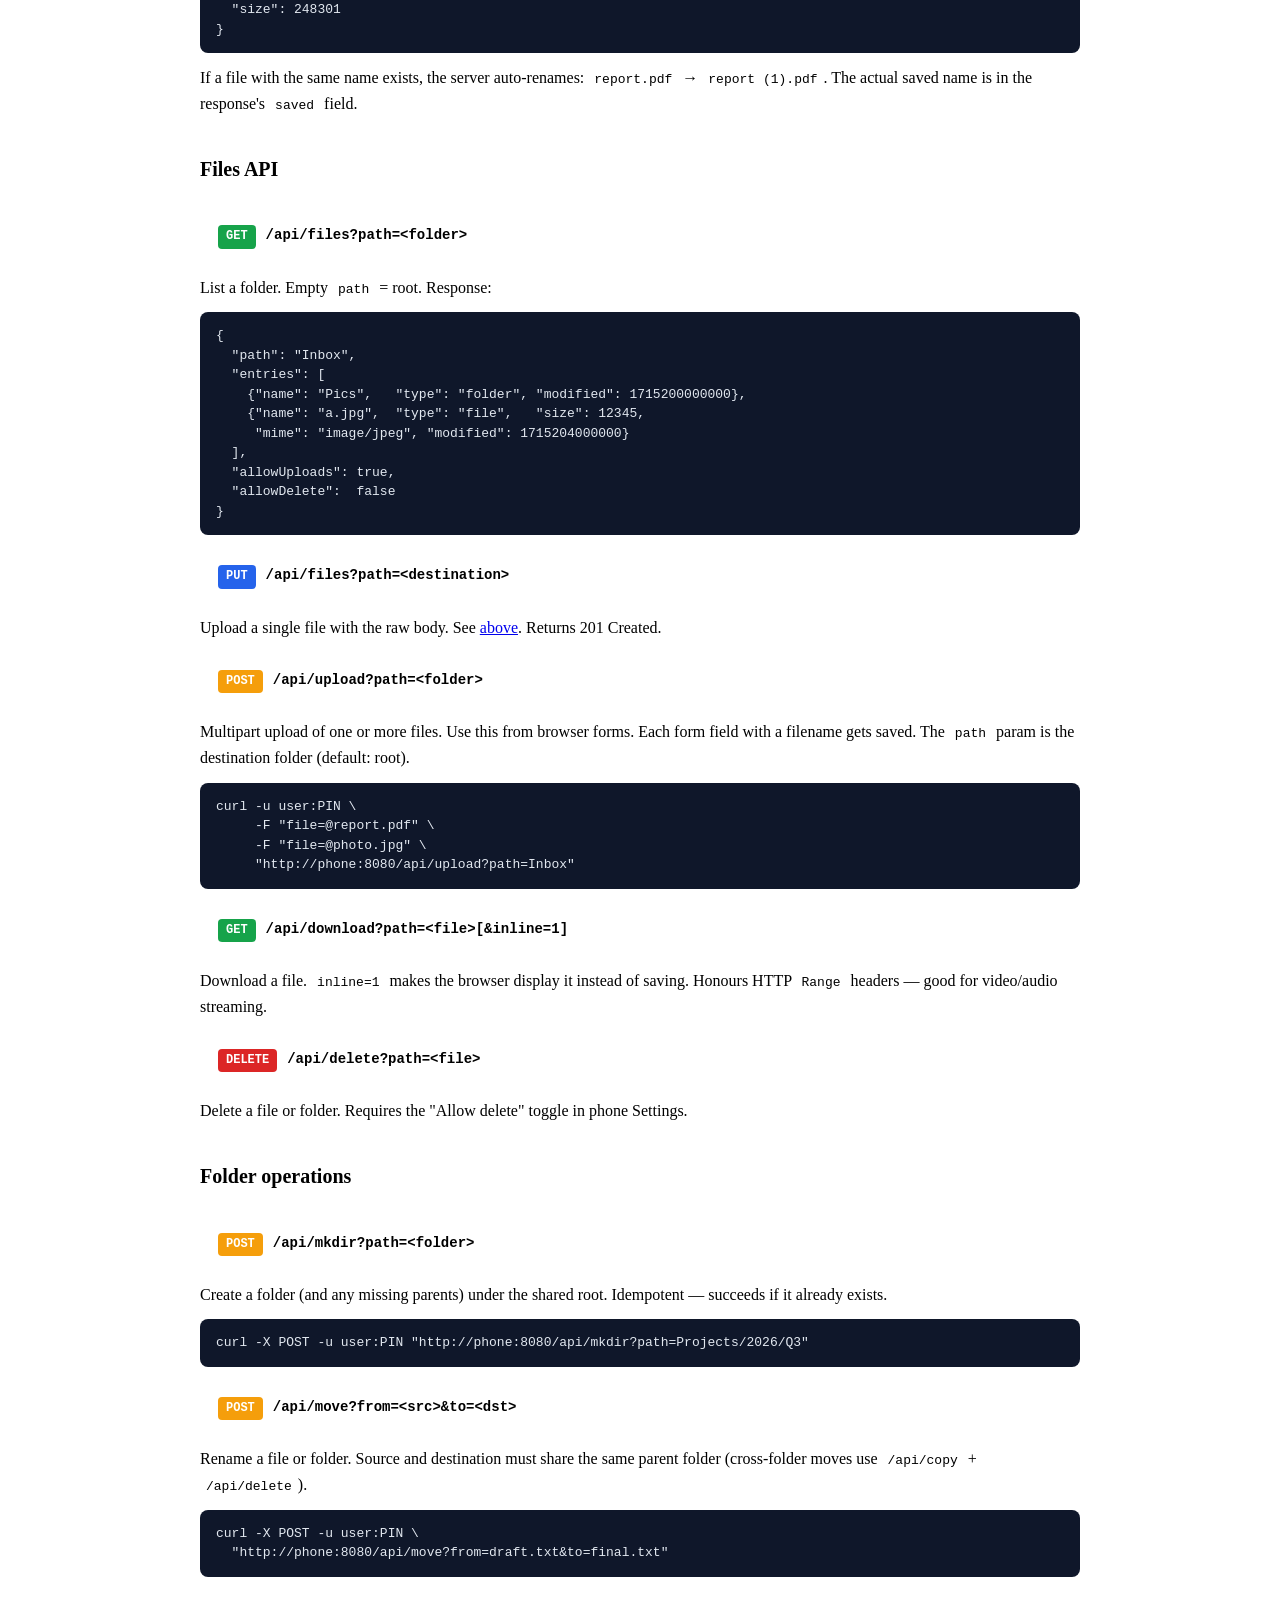
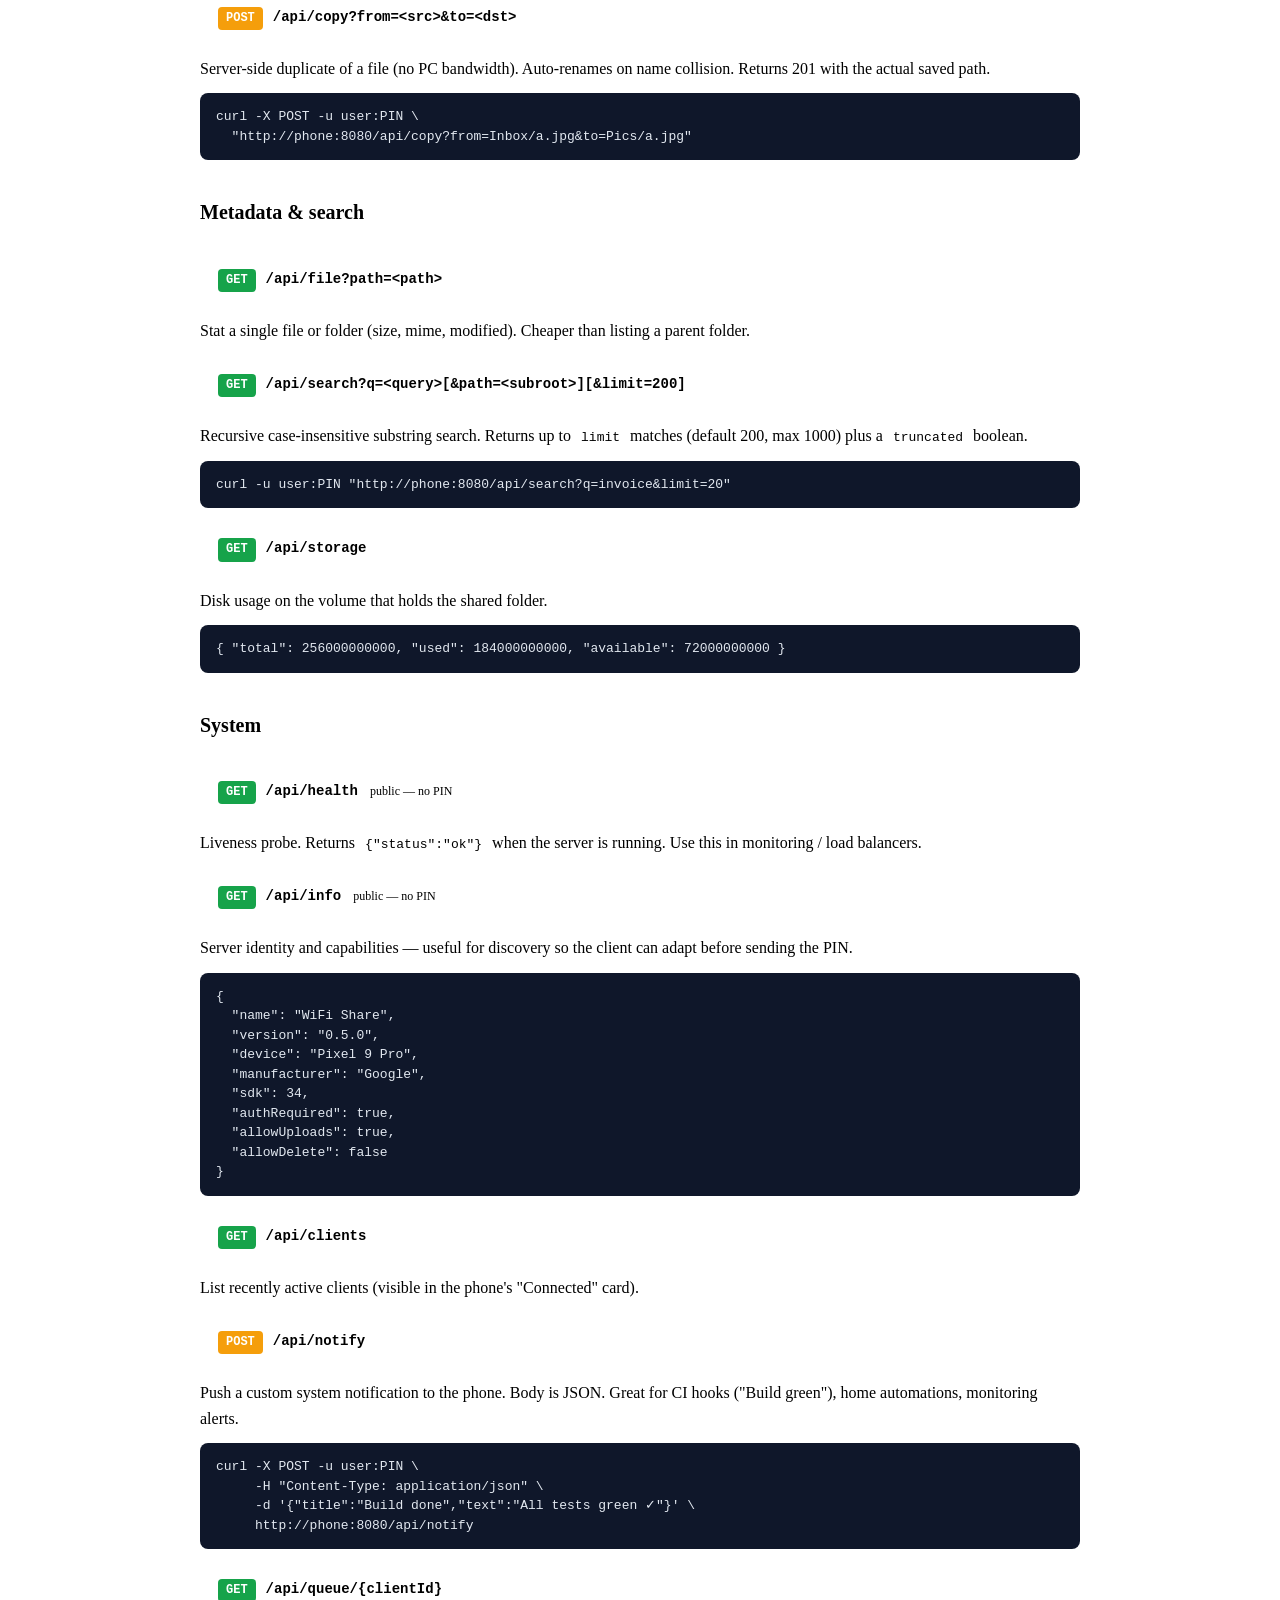
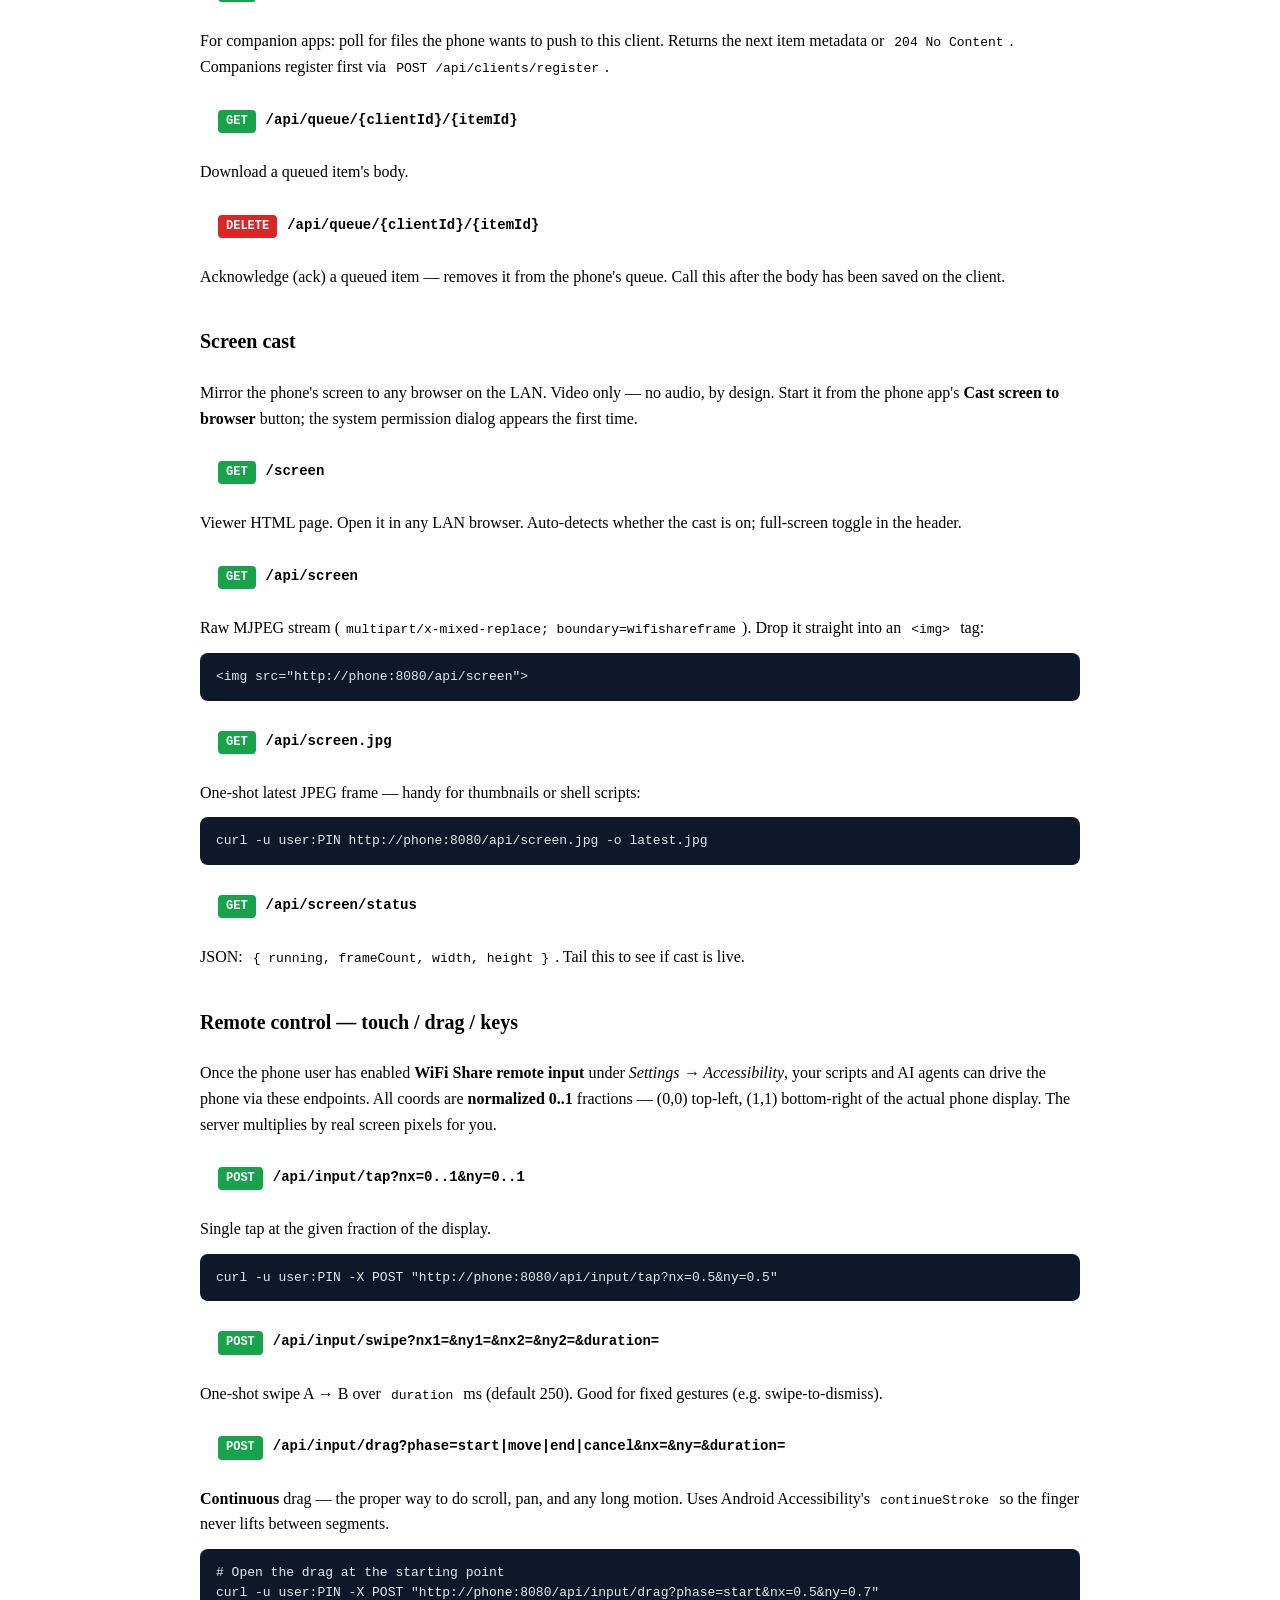
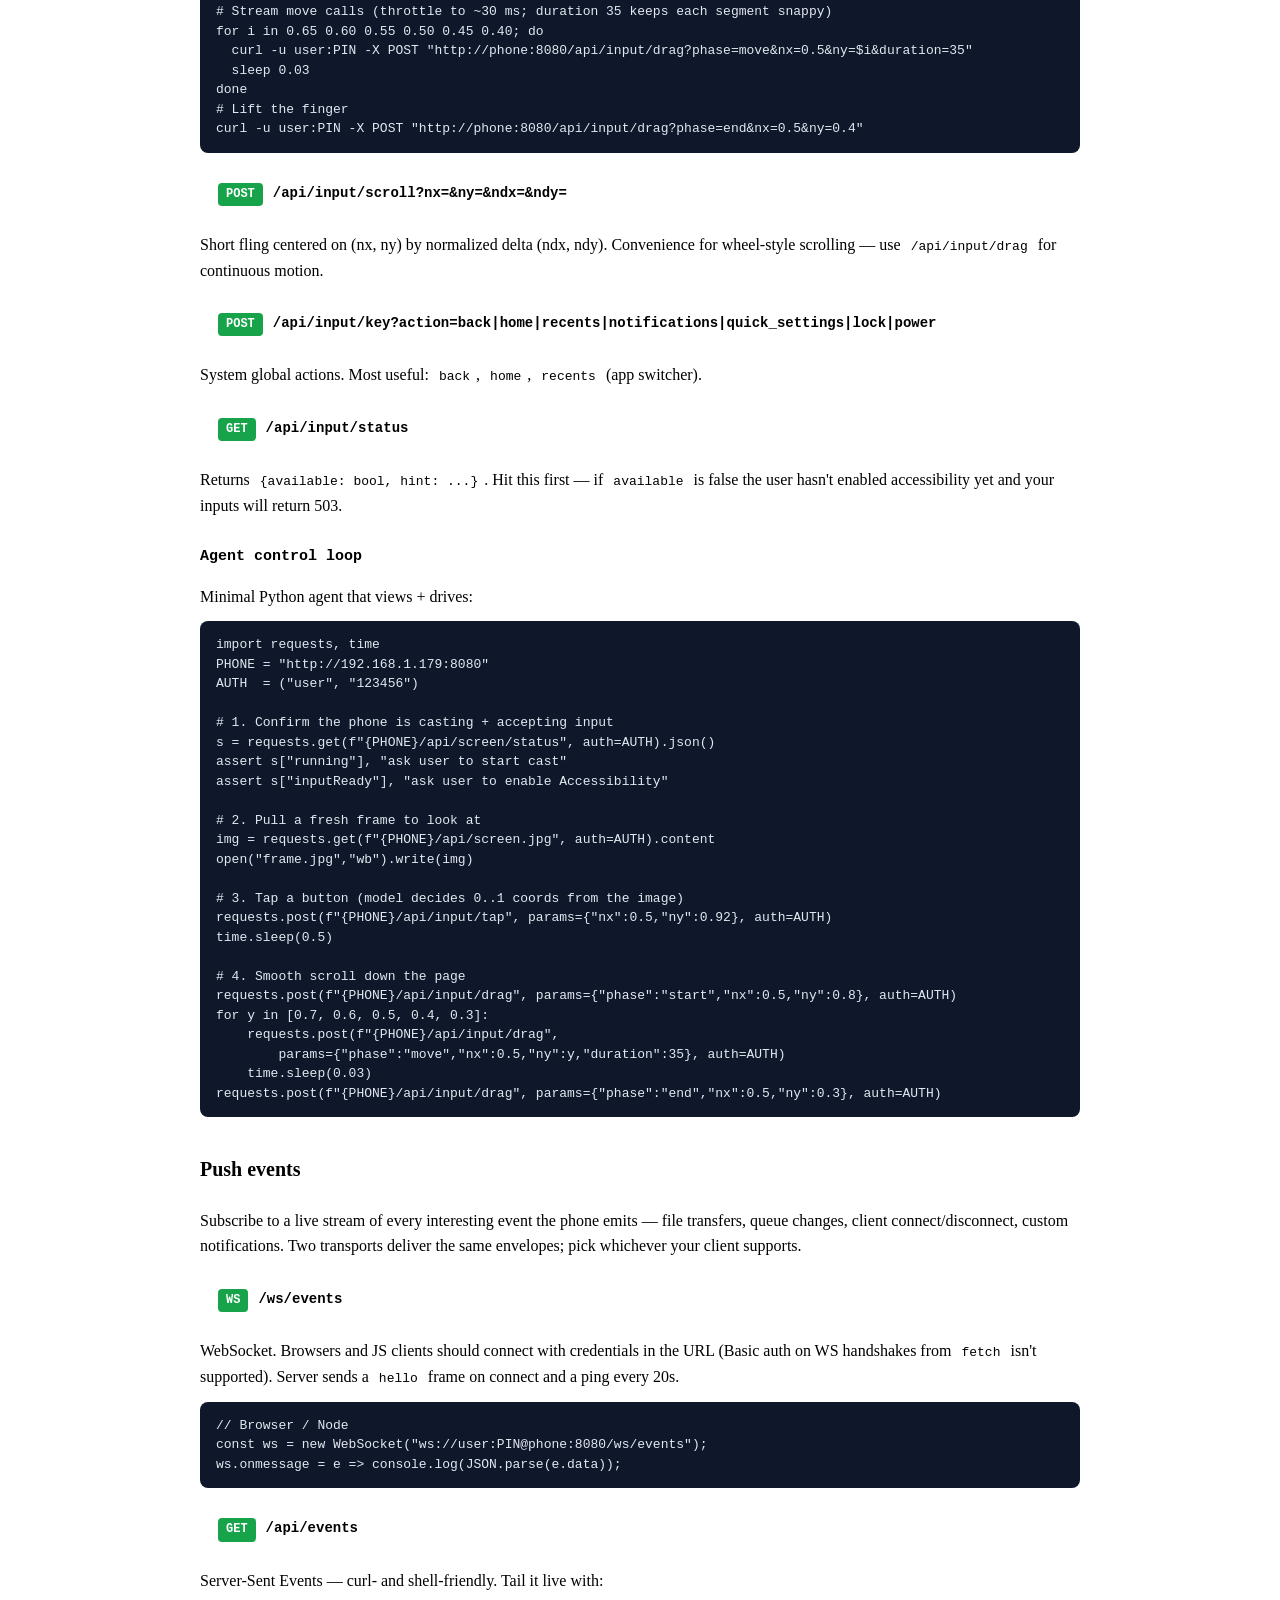
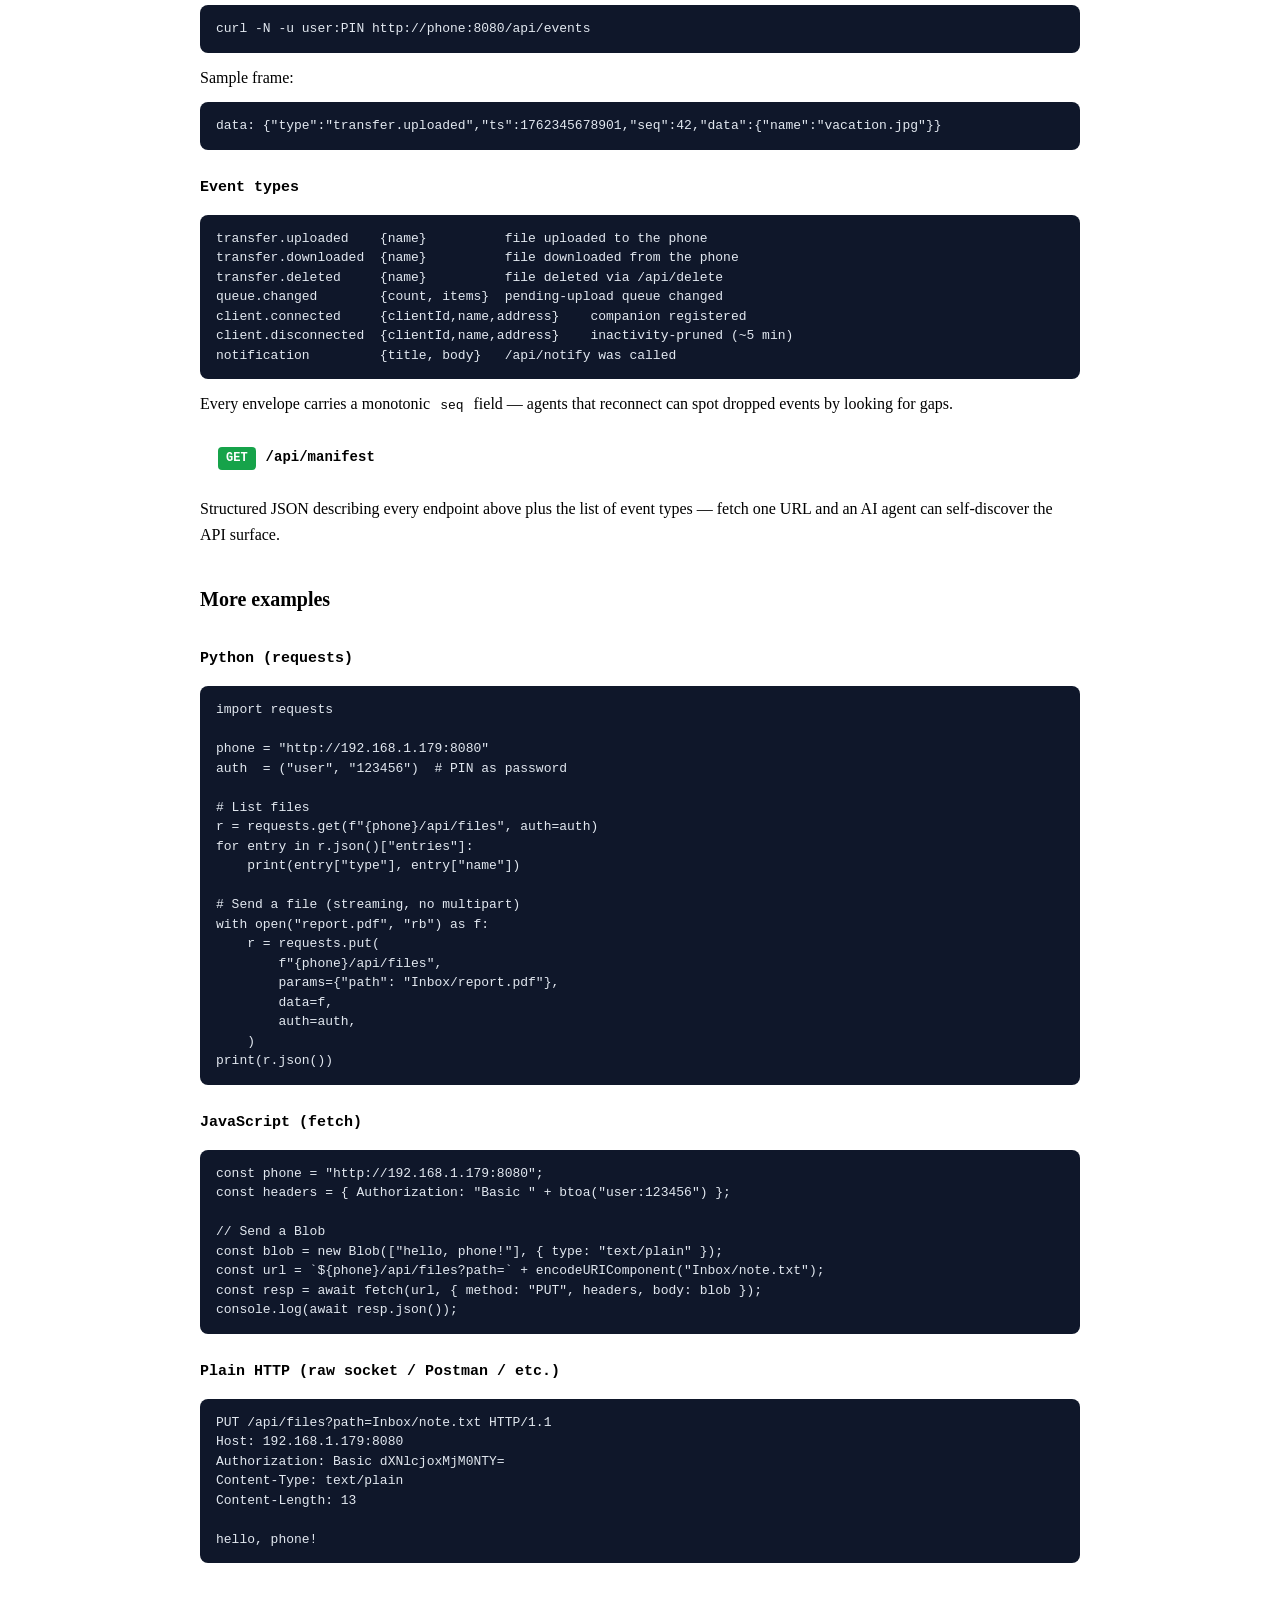
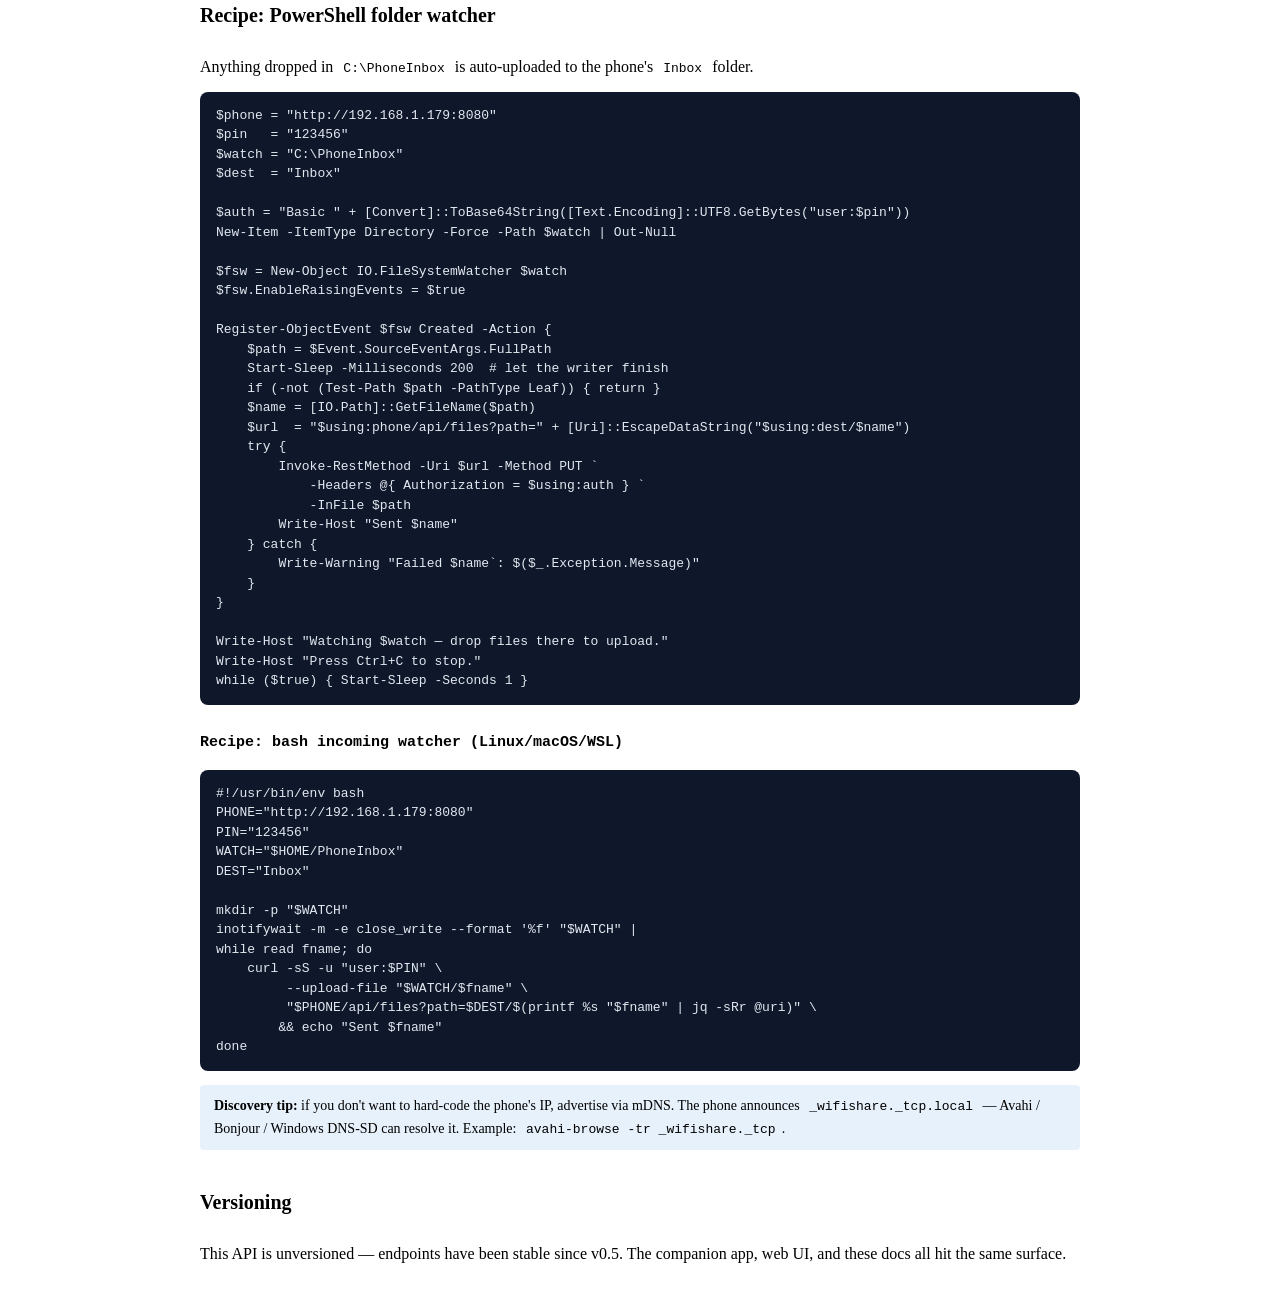
==== commit f7c3ac0e: "Big feature drop: H.264 cast, clipboard sync, remote input, DLNA, redesigned UI Squash of 23 in-prog" ====
--- a/app/src/main/assets/web/docs.html
+++ b/app/src/main/assets/web/docs.html
@@ -110,6 +110,7 @@
             <li><a href="#meta-api">Metadata & search</a> — info, storage, file stat, search</li>
             <li><a href="#system-api">System</a> — health, info, clients, queue, notify</li>
             <li><a href="#screen-cast">Screen cast</a> — phone screen → browser (video only)</li>
+            <li><a href="#remote-control">Remote control</a> — tap / drag / scroll / system keys (for agents)</li>
             <li><a href="#push-events">Push events</a> — WebSocket + Server-Sent Events for AI agents</li>
             <li><a href="#examples">Language examples</a> — curl / PowerShell / Python / JS</li>
             <li><a href="#watch-folder">Recipe: watch a PC folder, auto-send</a></li>
@@ -339,6 +340,82 @@
         <span class="endpoint-title">/api/screen/status</span>
     </div>
     <p>JSON: <code>{ running, frameCount, width, height }</code>. Tail this to see if cast is live.</p>
+
+    <h2 id="remote-control">Remote control — touch / drag / keys</h2>
+    <p>Once the phone user has enabled <b>WiFi Share remote input</b> under <i>Settings → Accessibility</i>, your scripts and AI agents can drive the phone via these endpoints. All coords are <b>normalized 0..1</b> fractions — (0,0) top-left, (1,1) bottom-right of the actual phone display. The server multiplies by real screen pixels for you.</p>
+
+    <div class="endpoint">
+        <span class="method method-get">POST</span>
+        <span class="endpoint-title">/api/input/tap?nx=0..1&amp;ny=0..1</span>
+    </div>
+    <p>Single tap at the given fraction of the display.</p>
+    <pre><code>curl -u user:PIN -X POST "http://phone:8080/api/input/tap?nx=0.5&ny=0.5"</code></pre>
+
+    <div class="endpoint">
+        <span class="method method-get">POST</span>
+        <span class="endpoint-title">/api/input/swipe?nx1=&amp;ny1=&amp;nx2=&amp;ny2=&amp;duration=</span>
+    </div>
+    <p>One-shot swipe A → B over <code>duration</code> ms (default 250). Good for fixed gestures (e.g. swipe-to-dismiss).</p>
+
+    <div class="endpoint">
+        <span class="method method-get">POST</span>
+        <span class="endpoint-title">/api/input/drag?phase=start|move|end|cancel&amp;nx=&amp;ny=&amp;duration=</span>
+    </div>
+    <p><b>Continuous</b> drag — the proper way to do scroll, pan, and any long motion. Uses Android Accessibility's <code>continueStroke</code> so the finger never lifts between segments.</p>
+    <pre><code># Open the drag at the starting point
+curl -u user:PIN -X POST "http://phone:8080/api/input/drag?phase=start&nx=0.5&ny=0.7"
+# Stream move calls (throttle to ~30 ms; duration 35 keeps each segment snappy)
+for i in 0.65 0.60 0.55 0.50 0.45 0.40; do
+  curl -u user:PIN -X POST "http://phone:8080/api/input/drag?phase=move&nx=0.5&ny=$i&duration=35"
+  sleep 0.03
+done
+# Lift the finger
+curl -u user:PIN -X POST "http://phone:8080/api/input/drag?phase=end&nx=0.5&ny=0.4"</code></pre>
+
+    <div class="endpoint">
+        <span class="method method-get">POST</span>
+        <span class="endpoint-title">/api/input/scroll?nx=&amp;ny=&amp;ndx=&amp;ndy=</span>
+    </div>
+    <p>Short fling centered on (nx, ny) by normalized delta (ndx, ndy). Convenience for wheel-style scrolling — use <code>/api/input/drag</code> for continuous motion.</p>
+
+    <div class="endpoint">
+        <span class="method method-get">POST</span>
+        <span class="endpoint-title">/api/input/key?action=back|home|recents|notifications|quick_settings|lock|power</span>
+    </div>
+    <p>System global actions. Most useful: <code>back</code>, <code>home</code>, <code>recents</code> (app switcher).</p>
+
+    <div class="endpoint">
+        <span class="method method-get">GET</span>
+        <span class="endpoint-title">/api/input/status</span>
+    </div>
+    <p>Returns <code>{available: bool, hint: ...}</code>. Hit this first — if <code>available</code> is false the user hasn't enabled accessibility yet and your inputs will return 503.</p>
+
+    <h3 id="agent-loop">Agent control loop</h3>
+    <p>Minimal Python agent that views + drives:</p>
+    <pre><code>import requests, time
+PHONE = "http://192.168.1.179:8080"
+AUTH  = ("user", "123456")
+
+# 1. Confirm the phone is casting + accepting input
+s = requests.get(f"{PHONE}/api/screen/status", auth=AUTH).json()
+assert s["running"], "ask user to start cast"
+assert s["inputReady"], "ask user to enable Accessibility"
+
+# 2. Pull a fresh frame to look at
+img = requests.get(f"{PHONE}/api/screen.jpg", auth=AUTH).content
+open("frame.jpg","wb").write(img)
+
+# 3. Tap a button (model decides 0..1 coords from the image)
+requests.post(f"{PHONE}/api/input/tap", params={"nx":0.5,"ny":0.92}, auth=AUTH)
+time.sleep(0.5)
+
+# 4. Smooth scroll down the page
+requests.post(f"{PHONE}/api/input/drag", params={"phase":"start","nx":0.5,"ny":0.8}, auth=AUTH)
+for y in [0.7, 0.6, 0.5, 0.4, 0.3]:
+    requests.post(f"{PHONE}/api/input/drag",
+        params={"phase":"move","nx":0.5,"ny":y,"duration":35}, auth=AUTH)
+    time.sleep(0.03)
+requests.post(f"{PHONE}/api/input/drag", params={"phase":"end","nx":0.5,"ny":0.3}, auth=AUTH)</code></pre>
 
     <h2 id="push-events">Push events</h2>
     <p>Subscribe to a live stream of every interesting event the phone emits — file transfers, queue changes, client connect/disconnect, custom notifications. Two transports deliver the same envelopes; pick whichever your client supports.</p>
